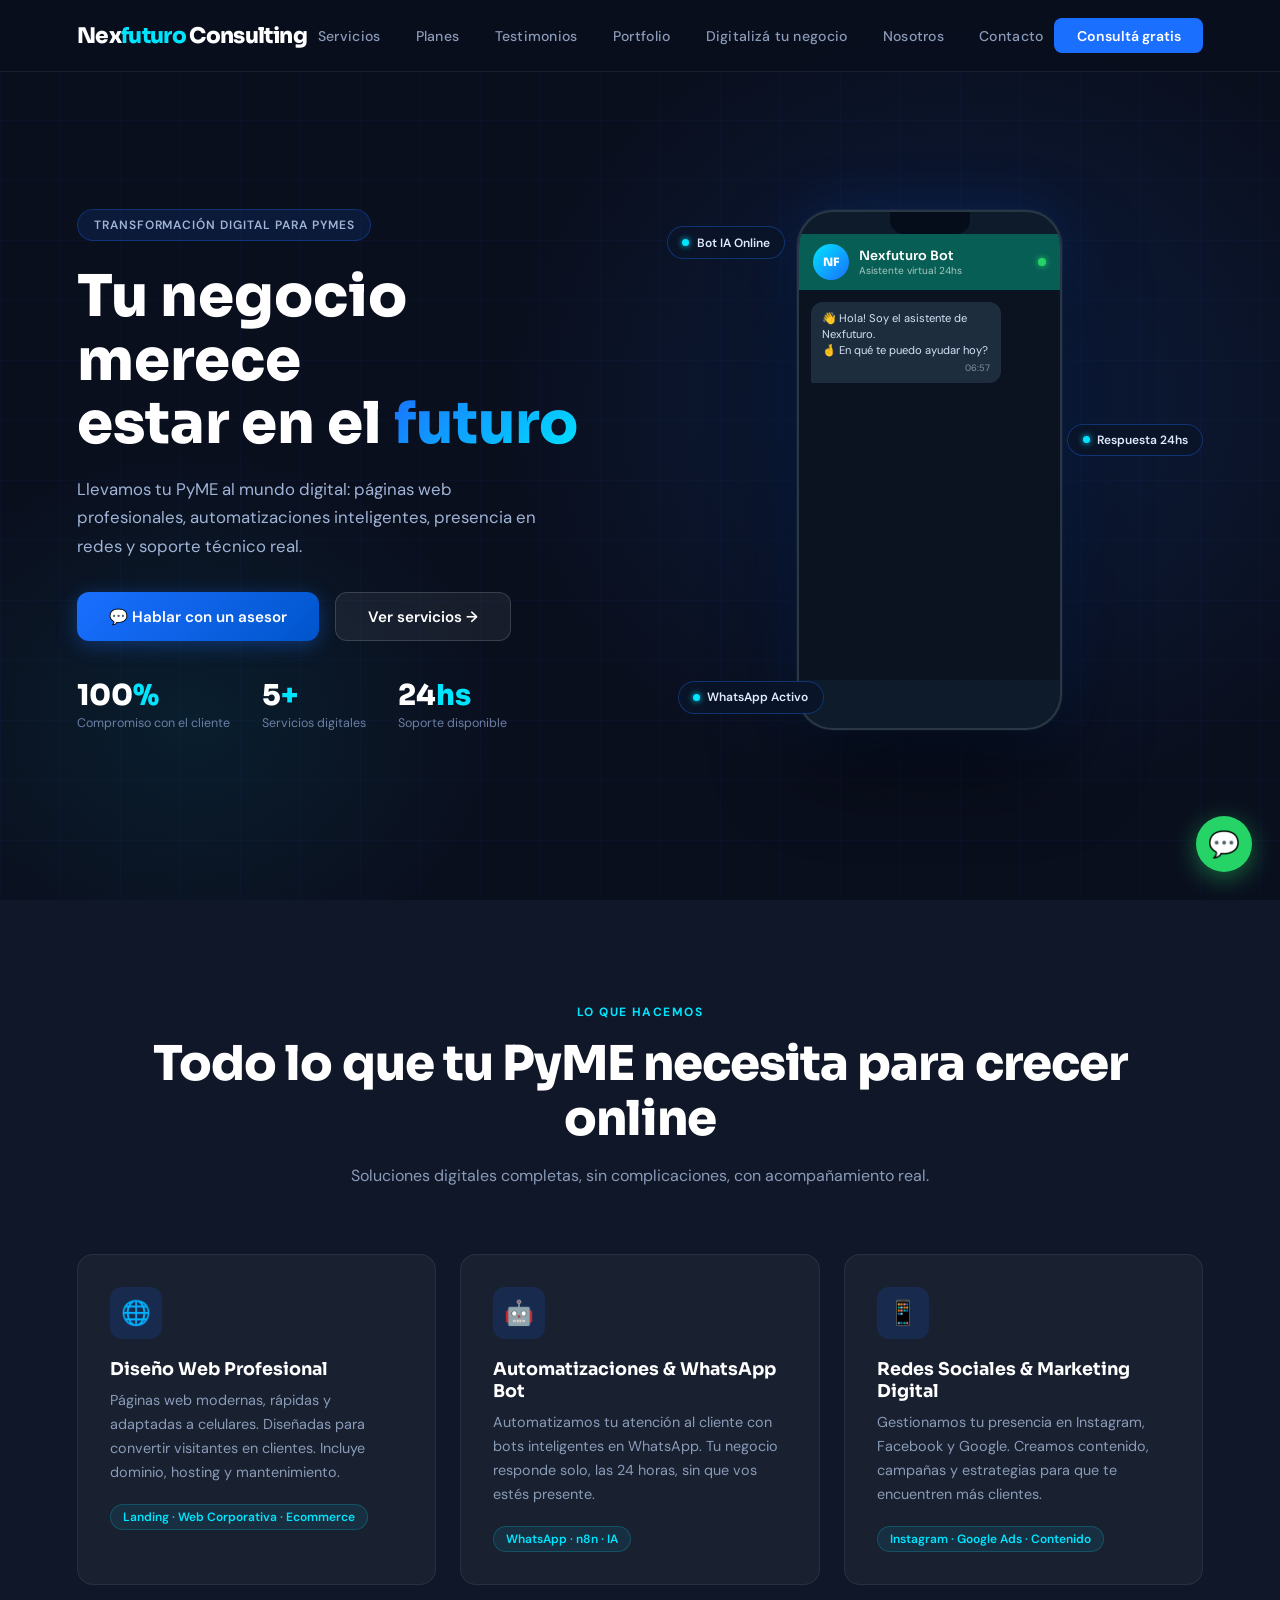
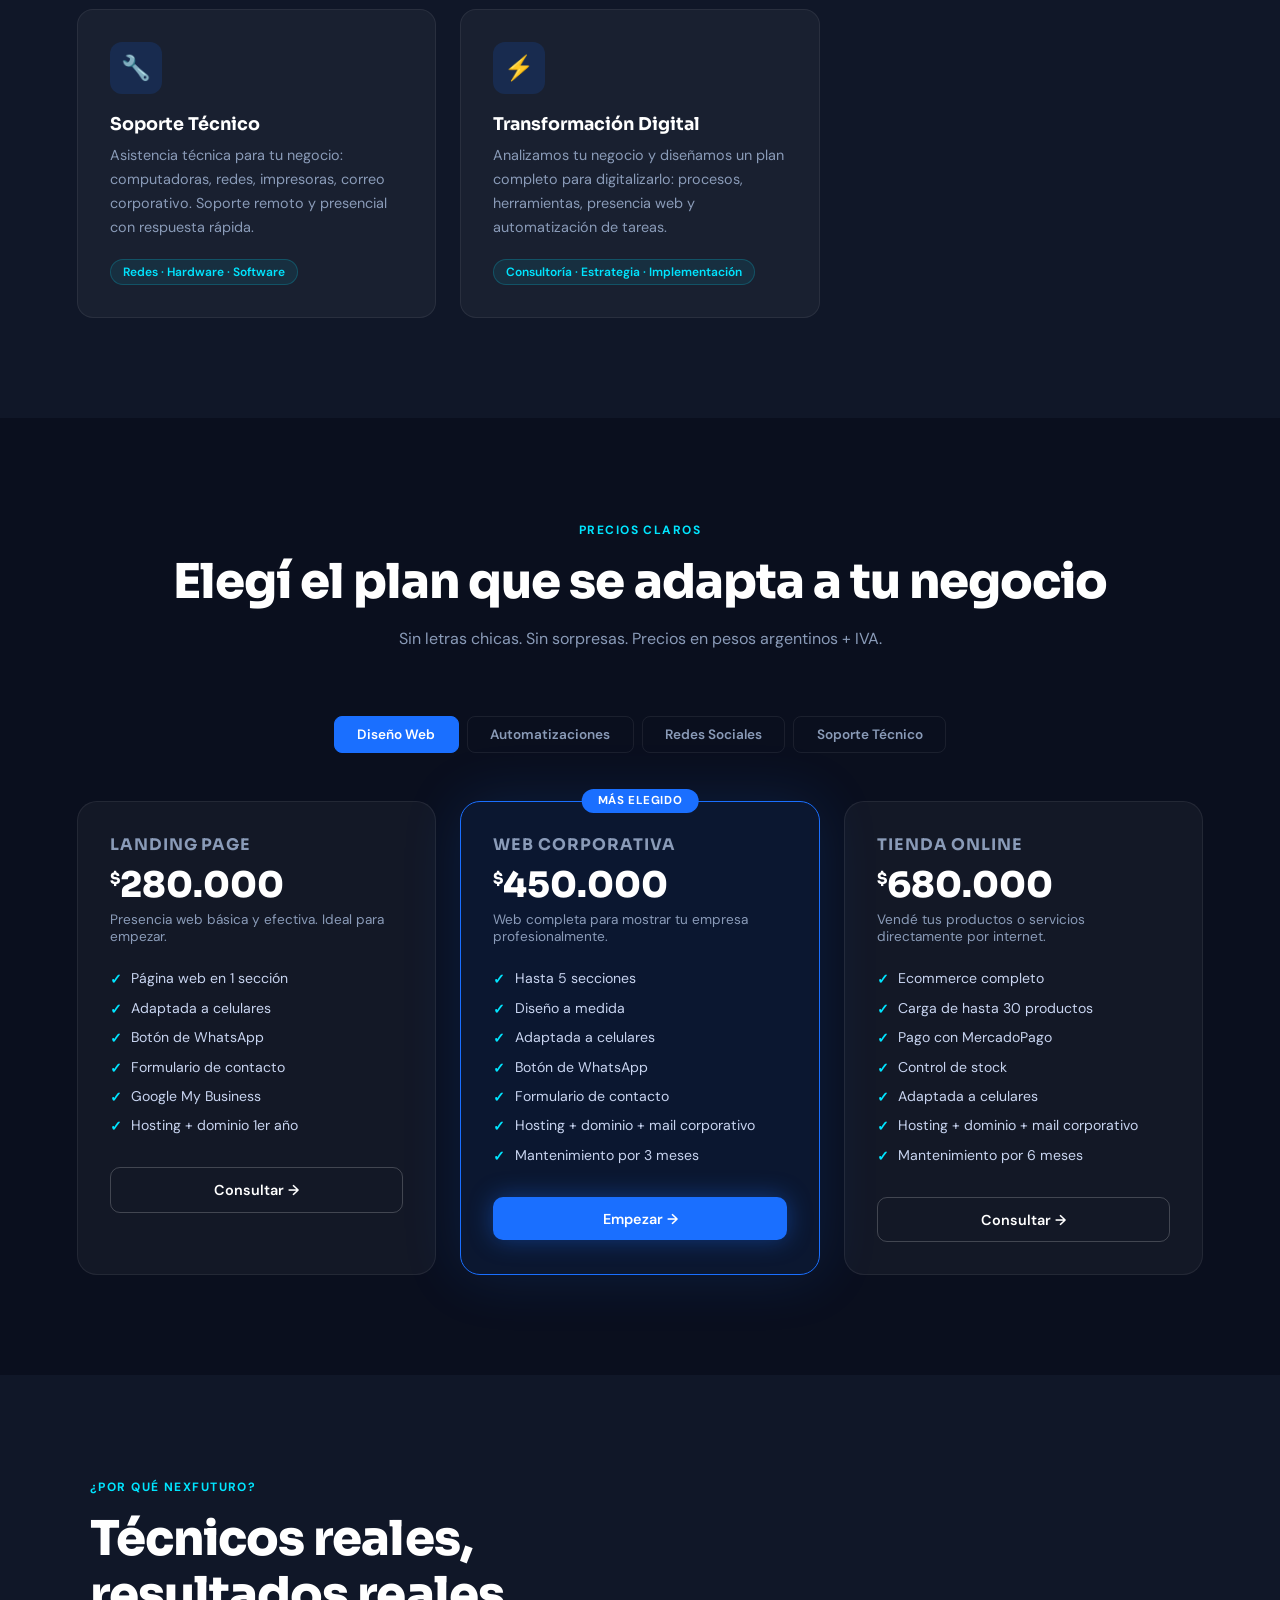
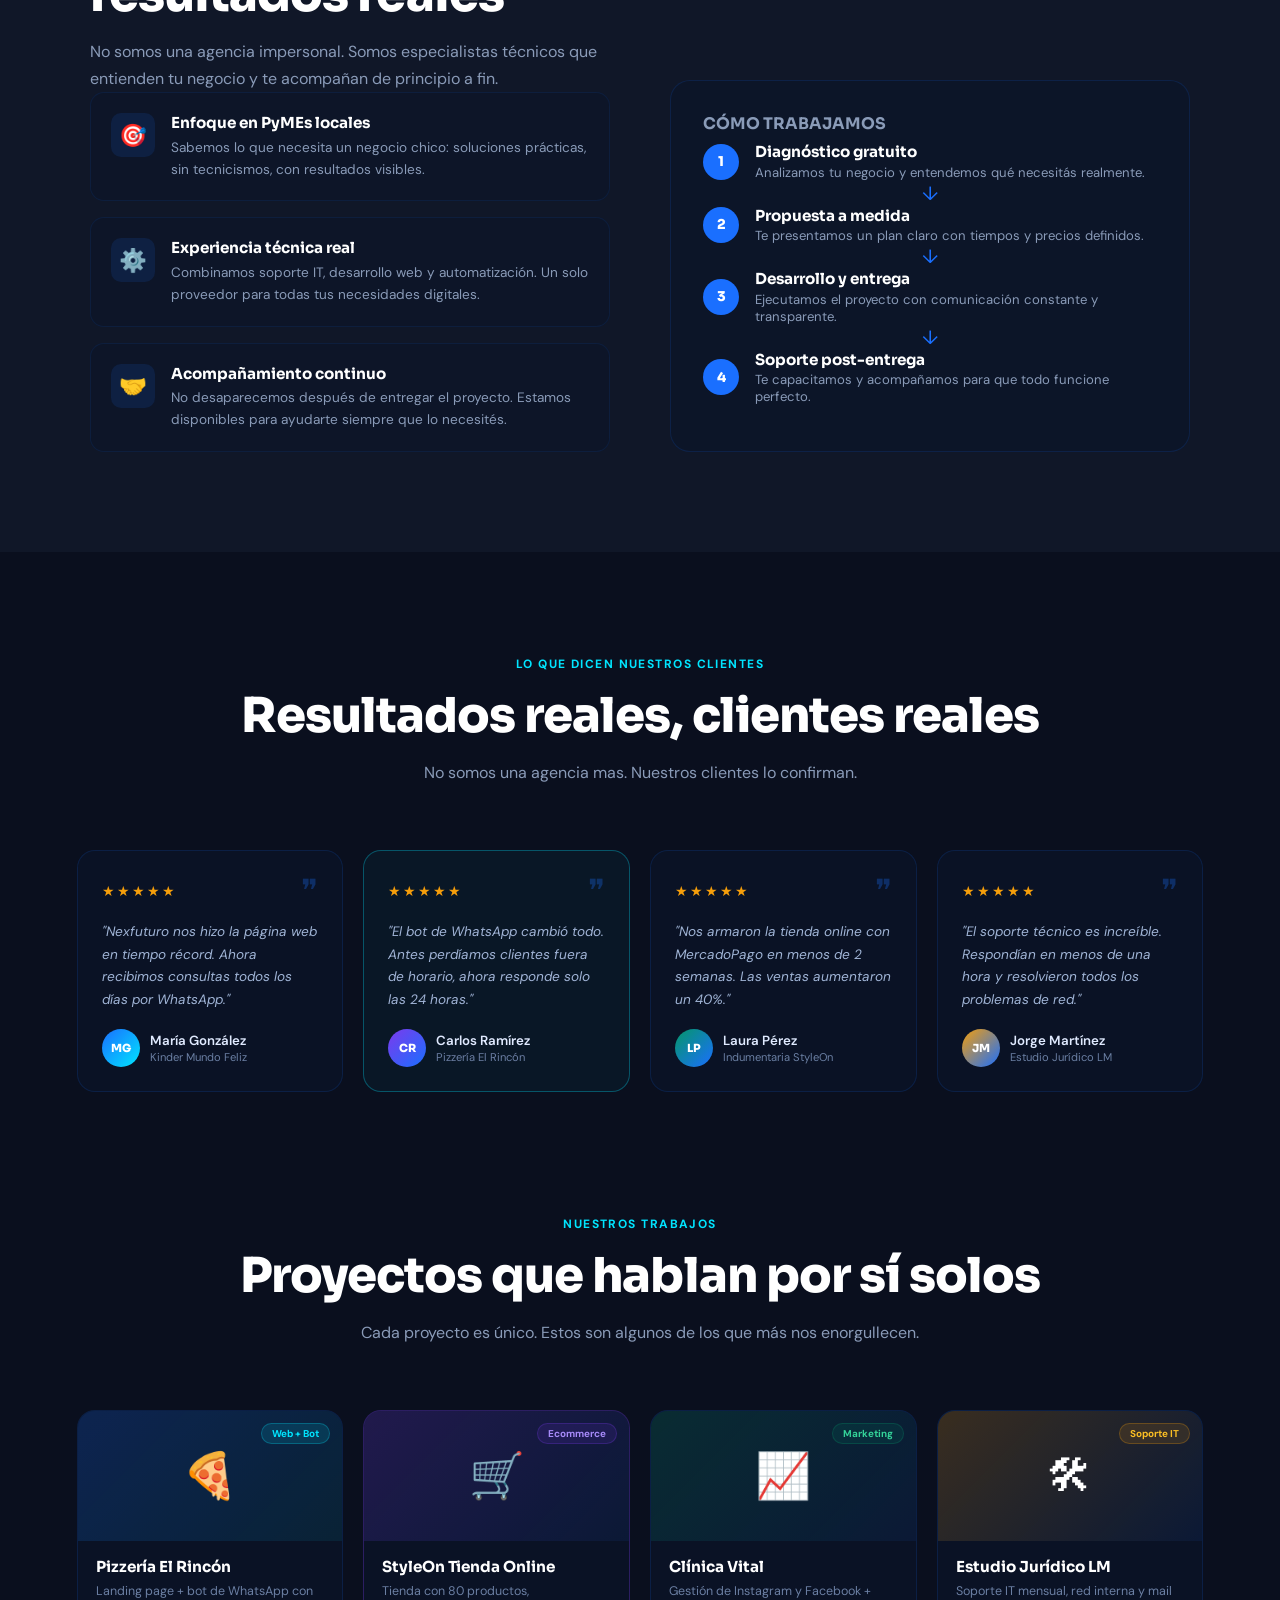
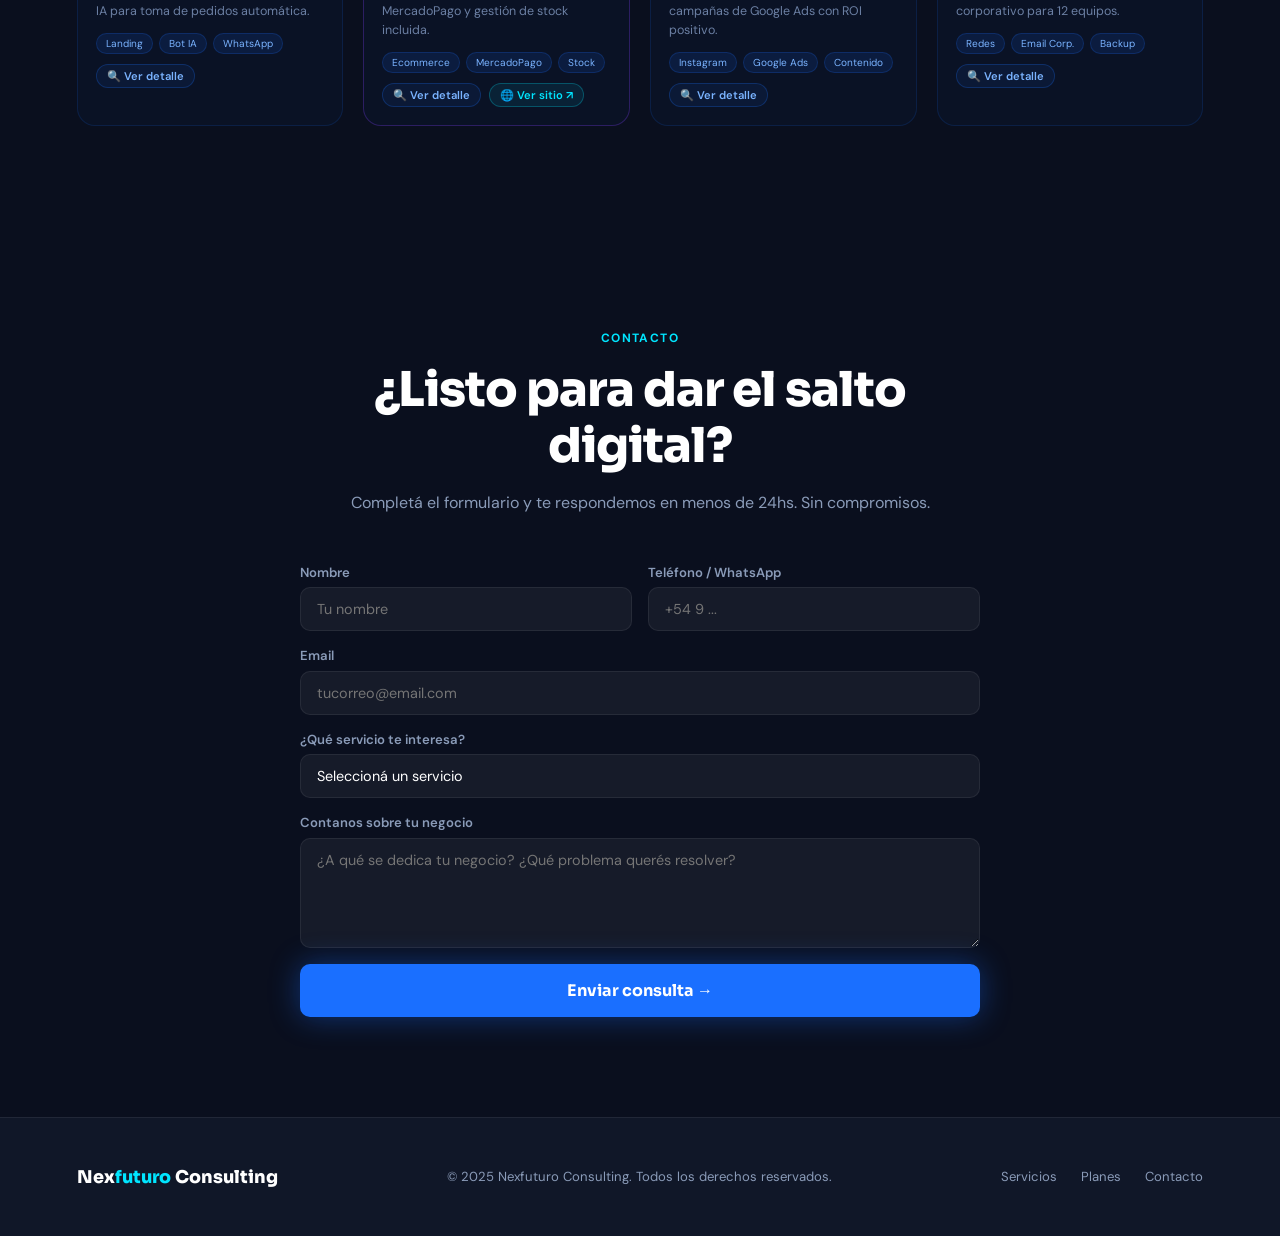
==== index.html @ e5104e77 "Primer commit - Nexfuturo consulting" ====
﻿<!DOCTYPE html>
<html lang="es">
<head>
  <meta charset="UTF-8">
  <meta name="viewport" content="width=device-width, initial-scale=1.0">
  <title>Nexfuturo Consulting – Transformación Digital para PyMEs</title>

  <!-- Google Fonts -->
  <link href="https://fonts.googleapis.com/css2?family=Sora:wght@300;400;600;700;800&family=DM+Sans:wght@300;400;500&display=swap" rel="stylesheet">

  <!-- CSS separados por sección -->
  <link rel="stylesheet" href="css/styles.css">
  <link rel="stylesheet" href="css/navbar.css">
  <link rel="stylesheet" href="css/hero.css">
  <link rel="stylesheet" href="css/servicios.css">
  <link rel="stylesheet" href="css/planes.css">
  <link rel="stylesheet" href="css/nosotros-contacto.css">
  <link rel="stylesheet" href="css/responsive.css">
</head>
<body>

  <!-- ══════════════════════════════════
       NAVEGACIÓN
  ══════════════════════════════════ -->
  <nav>
    <a href="#inicio" class="logo">Nex<span>futuro</span> Consulting</a>
    <ul class="nav-links">
      <li><a href="#servicios">Servicios</a></li>
      <li><a href="#planes">Planes</a></li>
      <li><a href="#testimonios">Testimonios</a></li><li><a href="#portfolio">Portfolio</a></li><li><a href="sistemas.html">Digitaliz&#225; tu negocio</a></li><li><a href="#nosotros">Nosotros</a></li>
      <li><a href="#contacto">Contacto</a></li>
    </ul>
    <a href="#contacto" class="nav-cta">Consultá gratis</a>
  </nav>

  <!-- ══════════════════════════════════
       HERO / INICIO
  ══════════════════════════════════ -->
  <section class="hero" id="inicio">
    <div class="hero-bg"></div>
    <div class="hero-grid"></div>

    <!-- Columna izquierda: texto -->
    <div class="hero-content">
      <div class="hero-badge"> Transformación Digital para PyMEs</div>
      <h1>Tu negocio merece<br>estar en el <span class="hl">futuro</span></h1>
      <p>Llevamos tu PyME al mundo digital: páginas web profesionales, automatizaciones inteligentes, presencia en redes y soporte técnico real.</p>
      <div class="hero-buttons">
        <a href="#contacto" class="btn-primary">💬 Hablar con un asesor</a>
        <a href="#servicios" class="btn-secondary">Ver servicios →</a>
      </div>
      <div class="hero-stats">
        <div class="stat-item">
          <span class="stat-num">100<span>%</span></span>
          <span class="stat-label">Compromiso con el cliente</span>
        </div>
        <div class="stat-item">
          <span class="stat-num">5<span>+</span></span>
          <span class="stat-label">Servicios digitales</span>
        </div>
        <div class="stat-item">
          <span class="stat-num">24<span>hs</span></span>
          <span class="stat-label">Soporte disponible</span>
        </div>
      </div>
    </div>

    <!-- Columna derecha: animación 3D -->
        <div class="hero-visual">
      <div class="phone-mockup">
        <div class="phone-notch"></div>
        <div class="wa-header">
          <div class="wa-avatar">NF</div>
          <div class="wa-info"><h4>Nexfuturo Bot</h4><p>Asistente virtual 24hs</p></div>
          <div class="wa-online"></div>
        </div>
        <div class="chat" id="wa-chat"></div>
      </div>
      <div class="phone-glow"></div>
      <div class="hero-tag hero-tag-1"><span class="dot"></span> Bot IA Online</div>
      <div class="hero-tag hero-tag-2"><span class="dot"></span> Respuesta 24hs</div>
      <div class="hero-tag hero-tag-3"><span class="dot"></span> WhatsApp Activo</div>
    </div>

  </section>

  <!-- ══════════════════════════════════
       SERVICIOS
  ══════════════════════════════════ -->
  <section id="servicios">
    <div class="services-header">
      <span class="section-label">Lo que hacemos</span>
      <h2 class="section-title">Todo lo que tu PyME necesita para crecer online</h2>
      <p class="section-sub">Soluciones digitales completas, sin complicaciones, con acompañamiento real.</p>
    </div>
    <div class="services-grid">
      <div class="service-card">
        <div class="service-icon">🌐</div>
        <h3>Diseño Web Profesional</h3>
        <p>Páginas web modernas, rápidas y adaptadas a celulares. Diseñadas para convertir visitantes en clientes. Incluye dominio, hosting y mantenimiento.</p>
        <span class="service-tag">Landing · Web Corporativa · Ecommerce</span>
      </div>
      <div class="service-card">
        <div class="service-icon">🤖</div>
        <h3>Automatizaciones & WhatsApp Bot</h3>
        <p>Automatizamos tu atención al cliente con bots inteligentes en WhatsApp. Tu negocio responde solo, las 24 horas, sin que vos estés presente.</p>
        <span class="service-tag">WhatsApp · n8n · IA</span>
      </div>
      <div class="service-card">
        <div class="service-icon">📱</div>
        <h3>Redes Sociales & Marketing Digital</h3>
        <p>Gestionamos tu presencia en Instagram, Facebook y Google. Creamos contenido, campañas y estrategias para que te encuentren más clientes.</p>
        <span class="service-tag">Instagram · Google Ads · Contenido</span>
      </div>
      <div class="service-card">
        <div class="service-icon">🔧</div>
        <h3>Soporte Técnico</h3>
        <p>Asistencia técnica para tu negocio: computadoras, redes, impresoras, correo corporativo. Soporte remoto y presencial con respuesta rápida.</p>
        <span class="service-tag">Redes · Hardware · Software</span>
      </div>
      <div class="service-card">
        <div class="service-icon">⚡</div>
        <h3>Transformación Digital</h3>
        <p>Analizamos tu negocio y diseñamos un plan completo para digitalizarlo: procesos, herramientas, presencia web y automatización de tareas.</p>
        <span class="service-tag">Consultoría · Estrategia · Implementación</span>
      </div>
    </div>
  </section>

  <!-- ══════════════════════════════════
       PLANES Y PRECIOS
  ══════════════════════════════════ -->
  <section id="planes">
    <div class="plans-header">
      <span class="section-label">Precios claros</span>
      <h2 class="section-title">Elegí el plan que se adapta a tu negocio</h2>
      <p class="section-sub">Sin letras chicas. Sin sorpresas. Precios en pesos argentinos + IVA.</p>
    </div>

    <div class="plans-tabs">
      <button class="tab-btn active" onclick="showTab('web', this)">Diseño Web</button>
      <button class="tab-btn" onclick="showTab('auto', this)">Automatizaciones</button>
      <button class="tab-btn" onclick="showTab('redes', this)">Redes Sociales</button>
      <button class="tab-btn" onclick="showTab('soporte', this)">Soporte Técnico</button>
    </div>

    <!-- TAB: Diseño Web -->
    <div id="tab-web" class="plan-section active">
      <div class="plan-card">
        <div class="plan-name">Landing Page</div>
        <div class="plan-price"><sup>$</sup>280.000</div>
        <div class="plan-desc">Presencia web básica y efectiva. Ideal para empezar.</div>
        <ul class="plan-features">
          <li>Página web en 1 sección</li>
          <li>Adaptada a celulares</li>
          <li>Botón de WhatsApp</li>
          <li>Formulario de contacto</li>
          <li>Google My Business</li>
          <li>Hosting + dominio 1er año</li>
        </ul>
        <a href="#contacto" class="btn-plan btn-plan-outline">Consultar →</a>
      </div>
      <div class="plan-card featured">
        <div class="plan-badge">MÁS ELEGIDO</div>
        <div class="plan-name">Web Corporativa</div>
        <div class="plan-price"><sup>$</sup>450.000</div>
        <div class="plan-desc">Web completa para mostrar tu empresa profesionalmente.</div>
        <ul class="plan-features">
          <li>Hasta 5 secciones</li>
          <li>Diseño a medida</li>
          <li>Adaptada a celulares</li>
          <li>Botón de WhatsApp</li>
          <li>Formulario de contacto</li>
          <li>Hosting + dominio + mail corporativo</li>
          <li>Mantenimiento por 3 meses</li>
        </ul>
        <a href="#contacto" class="btn-plan btn-plan-solid">Empezar →</a>
      </div>
      <div class="plan-card">
        <div class="plan-name">Tienda Online</div>
        <div class="plan-price"><sup>$</sup>680.000</div>
        <div class="plan-desc">Vendé tus productos o servicios directamente por internet.</div>
        <ul class="plan-features">
          <li>Ecommerce completo</li>
          <li>Carga de hasta 30 productos</li>
          <li>Pago con MercadoPago</li>
          <li>Control de stock</li>
          <li>Adaptada a celulares</li>
          <li>Hosting + dominio + mail corporativo</li>
          <li>Mantenimiento por 6 meses</li>
        </ul>
        <a href="#contacto" class="btn-plan btn-plan-outline">Consultar →</a>
      </div>
    </div>

    <!-- TAB: Automatizaciones -->
    <div id="tab-auto" class="plan-section">
      <div class="plan-card">
        <div class="plan-name">Bot Básico</div>
        <div class="plan-price"><sup>$</sup>180.000</div>
        <div class="plan-desc">Respuestas automáticas para consultas frecuentes.</div>
        <ul class="plan-features">
          <li>Bot de WhatsApp</li>
          <li>Menú de opciones</li>
          <li>Respuestas automáticas</li>
          <li>Horario de atención</li>
          <li>Derivación a humano</li>
        </ul>
        <a href="#contacto" class="btn-plan btn-plan-outline">Consultar →</a>
      </div>
      <div class="plan-card featured">
        <div class="plan-badge">RECOMENDADO</div>
        <div class="plan-name">Bot con IA</div>
        <div class="plan-price"><sup>$</sup>350.000</div>
        <div class="plan-desc">Atención inteligente que entiende y responde como una persona.</div>
        <ul class="plan-features">
          <li>Bot con inteligencia artificial</li>
          <li>Entiende preguntas libres</li>
          <li>Conoce tu catálogo de productos</li>
          <li>Toma pedidos automáticamente</li>
          <li>Integración con tu sistema</li>
          <li>Panel de reportes</li>
        </ul>
        <a href="#contacto" class="btn-plan btn-plan-solid">Empezar →</a>
      </div>
      <div class="plan-card">
        <div class="plan-name">Automatización Full</div>
        <div class="plan-price"><sup>$</sup>520.000</div>
        <div class="plan-desc">Automatizamos todos los procesos repetitivos de tu negocio.</div>
        <ul class="plan-features">
          <li>Bot con IA incluido</li>
          <li>Automatización de emails</li>
          <li>Integración con hojas de cálculo</li>
          <li>Notificaciones automáticas</li>
          <li>Reportes semanales</li>
          <li>Soporte prioritario</li>
        </ul>
        <a href="#contacto" class="btn-plan btn-plan-outline">Consultar →</a>
      </div>
    </div>

    <!-- TAB: Redes Sociales -->
    <div id="tab-redes" class="plan-section">
      <div class="plan-card">
        <div class="plan-name">Inicio Online</div>
        <div class="plan-price"><sup>$</sup>120.000<span style="font-size:1rem">/mes</span></div>
        <div class="plan-desc">Para quienes recién empiezan a tener presencia en redes.</div>
        <ul class="plan-features">
          <li>8 publicaciones al mes</li>
          <li>1 red social (Instagram o Facebook)</li>
          <li>Diseño de contenido</li>
          <li>Respuesta de mensajes</li>
          <li>Informe mensual</li>
        </ul>
        <a href="#contacto" class="btn-plan btn-plan-outline">Consultar →</a>
      </div>
      <div class="plan-card featured">
        <div class="plan-badge">MÁS POPULAR</div>
        <div class="plan-name">Presencia Activa</div>
        <div class="plan-price"><sup>$</sup>220.000<span style="font-size:1rem">/mes</span></div>
        <div class="plan-desc">Gestión profesional y constante de tus redes.</div>
        <ul class="plan-features">
          <li>16 publicaciones al mes</li>
          <li>Instagram + Facebook</li>
          <li>Stories semanales</li>
          <li>Diseño de contenido</li>
          <li>Gestión de comentarios</li>
          <li>Informe mensual</li>
        </ul>
        <a href="#contacto" class="btn-plan btn-plan-solid">Empezar →</a>
      </div>
      <div class="plan-card">
        <div class="plan-name">Full Digital</div>
        <div class="plan-price"><sup>$</sup>380.000<span style="font-size:1rem">/mes</span></div>
        <div class="plan-desc">Gestión completa + publicidad paga para crecer más rápido.</div>
        <ul class="plan-features">
          <li>20+ publicaciones al mes</li>
          <li>Instagram + Facebook + Google</li>
          <li>Campañas publicitarias</li>
          <li>Stories + Reels</li>
          <li>Gestión de comunidad</li>
          <li>Informe semanal</li>
        </ul>
        <a href="#contacto" class="btn-plan btn-plan-outline">Consultar →</a>
      </div>
    </div>

    <!-- TAB: Soporte Técnico -->
    <div id="tab-soporte" class="plan-section">
      <div class="plan-card">
        <div class="plan-name">Soporte Puntual</div>
        <div class="plan-price"><sup>$</sup>35.000<span style="font-size:1rem">/hora</span></div>
        <div class="plan-desc">Para resolver problemas específicos cuando los necesitás.</div>
        <ul class="plan-features">
          <li>Asistencia remota</li>
          <li>PC, impresoras, redes</li>
          <li>Sin contrato mensual</li>
          <li>Respuesta en el día</li>
        </ul>
        <a href="#contacto" class="btn-plan btn-plan-outline">Consultar →</a>
      </div>
      <div class="plan-card featured">
        <div class="plan-badge">RECOMENDADO</div>
        <div class="plan-name">Soporte Mensual</div>
        <div class="plan-price"><sup>$</sup>180.000<span style="font-size:1rem">/mes</span></div>
        <div class="plan-desc">Tranquilidad total con soporte técnico incluido todo el mes.</div>
        <ul class="plan-features">
          <li>Hasta 6 hs de soporte/mes</li>
          <li>Remoto + presencial</li>
          <li>PC, redes, impresoras</li>
          <li>Email corporativo</li>
          <li>Prioridad de respuesta</li>
          <li>Mantenimiento preventivo</li>
        </ul>
        <a href="#contacto" class="btn-plan btn-plan-solid">Empezar →</a>
      </div>
      <div class="plan-card">
        <div class="plan-name">Soporte Empresarial</div>
        <div class="plan-price"><sup>$</sup>320.000<span style="font-size:1rem">/mes</span></div>
        <div class="plan-desc">Ideal para empresas con varios equipos y necesidades constantes.</div>
        <ul class="plan-features">
          <li>Horas ilimitadas de soporte</li>
          <li>Remoto + presencial</li>
          <li>Gestión de servidores</li>
          <li>Backup de datos</li>
          <li>Seguridad informática básica</li>
          <li>SLA 4 horas de respuesta</li>
        </ul>
        <a href="#contacto" class="btn-plan btn-plan-outline">Consultar →</a>
      </div>
    </div>
  </section>

  <!-- ══════════════════════════════════
       NOSOTROS / POR QUÉ ELEGIRNOS
  ══════════════════════════════════ -->
  <section id="nosotros">
    <div class="why-grid">
      <div>
        <span class="section-label">¿Por qué Nexfuturo?</span>
        <h2 class="section-title">Técnicos reales, resultados reales</h2>
        <p class="section-sub">No somos una agencia impersonal. Somos especialistas técnicos que entienden tu negocio y te acompañan de principio a fin.</p>
        <div class="why-items">
          <div class="why-item">
            <div class="why-icon">🎯</div>
            <div>
              <h4>Enfoque en PyMEs locales</h4>
              <p>Sabemos lo que necesita un negocio chico: soluciones prácticas, sin tecnicismos, con resultados visibles.</p>
            </div>
          </div>
          <div class="why-item">
            <div class="why-icon">⚙️</div>
            <div>
              <h4>Experiencia técnica real</h4>
              <p>Combinamos soporte IT, desarrollo web y automatización. Un solo proveedor para todas tus necesidades digitales.</p>
            </div>
          </div>
          <div class="why-item">
            <div class="why-icon">🤝</div>
            <div>
              <h4>Acompañamiento continuo</h4>
              <p>No desaparecemos después de entregar el proyecto. Estamos disponibles para ayudarte siempre que lo necesités.</p>
            </div>
          </div>
        </div>
      </div>
      <div class="why-visual">
        <h3 style="font-family:'Sora',sans-serif;font-size:1rem;font-weight:700;color:var(--gray);margin-bottom:0.5rem;">CÓMO TRABAJAMOS</h3>
        <div class="step">
          <div class="step-num">1</div>
          <div class="step-text">
            <h5>Diagnóstico gratuito</h5>
            <p>Analizamos tu negocio y entendemos qué necesitás realmente.</p>
          </div>
        </div>
        <div class="step-arrow">↓</div>
        <div class="step">
          <div class="step-num">2</div>
          <div class="step-text">
            <h5>Propuesta a medida</h5>
            <p>Te presentamos un plan claro con tiempos y precios definidos.</p>
          </div>
        </div>
        <div class="step-arrow">↓</div>
        <div class="step">
          <div class="step-num">3</div>
          <div class="step-text">
            <h5>Desarrollo y entrega</h5>
            <p>Ejecutamos el proyecto con comunicación constante y transparente.</p>
          </div>
        </div>
        <div class="step-arrow">↓</div>
        <div class="step">
          <div class="step-num">4</div>
          <div class="step-text">
            <h5>Soporte post-entrega</h5>
            <p>Te capacitamos y acompañamos para que todo funcione perfecto.</p>
          </div>
        </div>
      </div>
    </div>
  </section>

  <!-- ══════════════════════════════════
       CONTACTO
  ══════════════════════════════════ -->
  

  <!-- ══════════════════════════════════
       FOOTER
  ══════════════════════════════════ -->
  
  <!-- TESTIMONIOS -->
  <section id="testimonios" class="sec-testimonios">
    <div class="services-header">
      <span class="section-label">Lo que dicen nuestros clientes</span>
      <h2 class="section-title">Resultados reales, clientes reales</h2>
      <p class="section-sub">No somos una agencia mas. Nuestros clientes lo confirman.</p>
    </div>
    <div class="testimonios-grid">
      <div class="tcard">
        <div class="tcard-top"><div class="tstars">&#9733;&#9733;&#9733;&#9733;&#9733;</div><div class="tquote">&#10078;</div></div>
        <p>"Nexfuturo nos hizo la p&#225;gina web en tiempo r&#233;cord. Ahora recibimos consultas todos los d&#237;as por WhatsApp."</p>
        <div class="tauthor"><div class="tavatar" style="background:linear-gradient(135deg,#1a6fff,#00e5ff)">MG</div><div><div class="tname">Mar&#237;a Gonz&#225;lez</div><div class="tbiz">Kinder Mundo Feliz</div></div></div>
      </div>
      <div class="tcard featured-t">
        <div class="tcard-top"><div class="tstars">&#9733;&#9733;&#9733;&#9733;&#9733;</div><div class="tquote">&#10078;</div></div>
        <p>"El bot de WhatsApp cambi&#243; todo. Antes perd&#237;amos clientes fuera de horario, ahora responde solo las 24 horas."</p>
        <div class="tauthor"><div class="tavatar" style="background:linear-gradient(135deg,#7c3aed,#1a6fff)">CR</div><div><div class="tname">Carlos Ram&#237;rez</div><div class="tbiz">Pizzer&#237;a El Rinc&#243;n</div></div></div>
      </div>
      <div class="tcard">
        <div class="tcard-top"><div class="tstars">&#9733;&#9733;&#9733;&#9733;&#9733;</div><div class="tquote">&#10078;</div></div>
        <p>"Nos armaron la tienda online con MercadoPago en menos de 2 semanas. Las ventas aumentaron un 40%."</p>
        <div class="tauthor"><div class="tavatar" style="background:linear-gradient(135deg,#059669,#1a6fff)">LP</div><div><div class="tname">Laura P&#233;rez</div><div class="tbiz">Indumentaria StyleOn</div></div></div>
      </div>
      <div class="tcard">
        <div class="tcard-top"><div class="tstars">&#9733;&#9733;&#9733;&#9733;&#9733;</div><div class="tquote">&#10078;</div></div>
        <p>"El soporte t&#233;cnico es incre&#237;ble. Respond&#237;an en menos de una hora y resolvieron todos los problemas de red."</p>
        <div class="tauthor"><div class="tavatar" style="background:linear-gradient(135deg,#f59e0b,#1a6fff)">JM</div><div><div class="tname">Jorge Mart&#237;nez</div><div class="tbiz">Estudio Jur&#237;dico LM</div></div></div>
      </div>
    </div>
  </section>

  <!-- PORTFOLIO -->
  <section id="portfolio" class="sec-portfolio">
    <div class="services-header">
      <span class="section-label">Nuestros trabajos</span>
      <h2 class="section-title">Proyectos que hablan por s&#237; solos</h2>
      <p class="section-sub">Cada proyecto es &#250;nico. Estos son algunos de los que m&#225;s nos enorgullecen.</p>
    </div>
        <div class="portfolio-grid">
      <div class="pcard" onclick="openModal('Pizzer&#237;a El Rinc&#243;n','Web + Bot','&#127829;','Landing page profesional + bot de WhatsApp con IA para toma de pedidos autom&#225;tica las 24hs.','340 consultas/mes','98%','2 semanas','Landing,Bot IA,WhatsApp,n8n')">
        <div class="pimg" style="background:linear-gradient(135deg,rgba(26,111,255,0.2),rgba(0,229,255,0.08))">
          <span class="picon">&#127829;</span>
          <div class="pbadge" style="background:rgba(0,229,255,0.12);color:#00e5ff;border:1px solid rgba(0,229,255,0.25)">Web + Bot</div>
        </div>
        <div class="pbody">
          <div class="ptitle">Pizzer&#237;a El Rinc&#243;n</div>
          <div class="pdesc">Landing page + bot de WhatsApp con IA para toma de pedidos autom&#225;tica.</div>
          <div class="ptags"><span class="ptag">Landing</span><span class="ptag">Bot IA</span><span class="ptag">WhatsApp</span></div>
          <div class="pactions">
            <span class="paction-modal">&#128269; Ver detalle</span>
          </div>
        </div>
      </div>
      <div class="pcard pcard-featured" onclick="openModal('StyleOn Tienda Online','Ecommerce','&#128722;','Tienda completa con 80 productos, MercadoPago integrado y gesti&#243;n de stock. Las ventas online crecieron un 40% en el primer mes.','Ventas +40%','80 productos','2 semanas','Ecommerce,MercadoPago,Stock,WooCommerce')">
        <div class="pimg" style="background:linear-gradient(135deg,rgba(124,58,237,0.2),rgba(26,111,255,0.08))">
          <span class="picon">&#128722;</span>
          <div class="pbadge" style="background:rgba(124,58,237,0.12);color:#a78bfa;border:1px solid rgba(124,58,237,0.25)">Ecommerce</div>
        </div>
        <div class="pbody">
          <div class="ptitle">StyleOn Tienda Online</div>
          <div class="pdesc">Tienda con 80 productos, MercadoPago y gesti&#243;n de stock incluida.</div>
          <div class="ptags"><span class="ptag">Ecommerce</span><span class="ptag">MercadoPago</span><span class="ptag">Stock</span></div>
          <div class="pactions">
            <span class="paction-modal">&#128269; Ver detalle</span>
            <a class="paction-link" href="https://www.nexfuturo.com.ar" target="_blank" onclick="event.stopPropagation()">&#127760; Ver sitio &#8599;</a>
          </div>
        </div>
      </div>
      <div class="pcard" onclick="openModal('Cl&#237;nica Vital','Marketing Digital','&#128200;','Gesti&#243;n completa de Instagram y Facebook + campa&#241;as de Google Ads. ROI positivo desde el segundo mes con alcance de +12.000 personas mensuales.','Alcance +12k','ROI 3x','En curso','Instagram,Facebook,Google Ads,Contenido')">
        <div class="pimg" style="background:linear-gradient(135deg,rgba(5,150,105,0.2),rgba(26,111,255,0.08))">
          <span class="picon">&#128200;</span>
          <div class="pbadge" style="background:rgba(5,150,105,0.12);color:#34d399;border:1px solid rgba(5,150,105,0.25)">Marketing</div>
        </div>
        <div class="pbody">
          <div class="ptitle">Cl&#237;nica Vital</div>
          <div class="pdesc">Gesti&#243;n de Instagram y Facebook + campa&#241;as de Google Ads con ROI positivo.</div>
          <div class="ptags"><span class="ptag">Instagram</span><span class="ptag">Google Ads</span><span class="ptag">Contenido</span></div>
          <div class="pactions">
            <span class="paction-modal">&#128269; Ver detalle</span>
          </div>
        </div>
      </div>
      <div class="pcard" onclick="openModal('Estudio Jur&#237;dico LM','Soporte IT','&#128736;','Soporte IT mensual completo: red interna, mail corporativo y backup autom&#225;tico para 12 equipos. Tiempo de respuesta promedio menor a 1 hora.','Respuesta &lt;1hs','12 equipos','Mensual','Redes,Email Corp.,Backup,Windows Server')">
        <div class="pimg" style="background:linear-gradient(135deg,rgba(245,158,11,0.2),rgba(26,111,255,0.08))">
          <span class="picon">&#128736;</span>
          <div class="pbadge" style="background:rgba(245,158,11,0.12);color:#fbbf24;border:1px solid rgba(245,158,11,0.25)">Soporte IT</div>
        </div>
        <div class="pbody">
          <div class="ptitle">Estudio Jur&#237;dico LM</div>
          <div class="pdesc">Soporte IT mensual, red interna y mail corporativo para 12 equipos.</div>
          <div class="ptags"><span class="ptag">Redes</span><span class="ptag">Email Corp.</span><span class="ptag">Backup</span></div>
          <div class="pactions">
            <span class="paction-modal">&#128269; Ver detalle</span>
          </div>
        </div>
      </div>
    </div>
  </section>

  <section id="contacto">
    <div class="contact-wrapper">
      <span class="section-label">Contacto</span>
      <h2 class="section-title">¿Listo para dar el salto digital?</h2>
      <p class="section-sub">Completá el formulario y te respondemos en menos de 24hs. Sin compromisos.</p>
      <div class="contact-form">
        <div class="form-group">
          <label>Nombre</label>
          <input type="text" placeholder="Tu nombre">
        </div>
        <div class="form-group">
          <label>Teléfono / WhatsApp</label>
          <input type="tel" placeholder="+54 9 ...">
        </div>
        <div class="form-group full">
          <label>Email</label>
          <input type="email" placeholder="tucorreo@email.com">
        </div>
        <div class="form-group full">
          <label>¿Qué servicio te interesa?</label>
          <select>
            <option value="">Seleccioná un servicio</option>
            <option>Diseño Web</option>
            <option>Automatizaciones / WhatsApp Bot</option>
            <option>Redes Sociales & Marketing Digital</option>
            <option>Soporte Técnico</option>
            <option>Transformación Digital completa</option>
            <option>No sé, quiero asesoramiento</option>
          </select>
        </div>
        <div class="form-group full">
          <label>Contanos sobre tu negocio</label>
          <textarea placeholder="¿A qué se dedica tu negocio? ¿Qué problema querés resolver?"></textarea>
        </div>
        <button class="btn-submit">Enviar consulta →</button>
      </div>
    </div>
  </section>

    <!-- Modal Portfolio -->
  <div class="modal-overlay" id="pModal" onclick="closeModal(event)">
    <div class="modal-box">
      <button class="modal-close" onclick="document.getElementById('pModal').classList.remove('show')">&#x2715;</button>
      <div class="modal-icon" id="pm-icon"></div>
      <div class="modal-cat" id="pm-cat"></div>
      <h3 class="modal-title" id="pm-title"></h3>
      <p class="modal-desc" id="pm-desc"></p>
      <div class="modal-stats">
        <div class="mstat"><div class="mstat-val" id="pm-s1"></div><div class="mstat-lbl">Resultado</div></div>
        <div class="mstat"><div class="mstat-val" id="pm-s2"></div><div class="mstat-lbl">Alcance</div></div>
        <div class="mstat"><div class="mstat-val" id="pm-s3"></div><div class="mstat-lbl">Entrega</div></div>
      </div>
      <div class="modal-tags" id="pm-tags"></div>
      <a href="#contacto" class="modal-cta" onclick="document.getElementById('pModal').classList.remove('show')">&#128172; Quiero un proyecto as&#237;</a>
    </div>
  </div>
  <footer>
    <div class="footer-logo">Nex<span>futuro</span> Consulting</div>
    <div class="footer-copy">© 2025 Nexfuturo Consulting. Todos los derechos reservados.</div>
    <div class="footer-links">
      <a href="#servicios">Servicios</a>
      <a href="#planes">Planes</a>
      <a href="#contacto">Contacto</a>
    </div>
  </footer>

  <!-- IMPORTANTE: Reemplazá 5491100000000 con tu número real -->
  <a class="wa-float" href="https://wa.me/5491100000000" target="_blank" title="Escribinos por WhatsApp">💬</a>

  <!-- ══════════════════════════════════
       JAVASCRIPT
  ══════════════════════════════════ -->
  <script src="js/tabs.js"></script>
  <script src="js/formulario.js"></script>
  <script src="js/animaciones.js"></script>
  <script>
/* Three.js r128 inline + animacion hero */
(function(){
  var s=document.createElement('script');
  s.src='js/three.min.js';
  s.onload=initHero;
  s.onerror=function(){
    /* Si falla three.min.js local, intentar CDN */
    var s2=document.createElement('script');
    s2.src='https://cdnjs.cloudflare.com/ajax/libs/three.js/r128/three.min.js';
    s2.onload=initHero;
    document.head.appendChild(s2);
  };
  document.head.appendChild(s);

  function initHero(){
    var el=document.getElementById('hero3d');
    if(!el||typeof THREE==='undefined') return;

    var W=el.offsetWidth||500, H=el.offsetHeight||500;
    var renderer=new THREE.WebGLRenderer({antialias:true});
    renderer.setSize(W,H);
    renderer.setClearColor(0x050d1a,1);
    el.appendChild(renderer.domElement);

    var scene=new THREE.Scene();
    var cam=new THREE.PerspectiveCamera(60,W/H,0.1,100);
    cam.position.z=6.5;

    /* Esfera de puntos */
    var N=1500, R=2.2, pos=[], colors=[];
    for(var i=0;i<N;i++){
      var phi=Math.acos(1-2*i/N);
      var theta=Math.PI*(1+Math.sqrt(5))*i;
      var r=R+(Math.random()-0.5)*0.2;
      pos.push(r*Math.sin(phi)*Math.cos(theta), r*Math.sin(phi)*Math.sin(theta), r*Math.cos(phi));
      var t=i/N;
      colors.push(0.1+t*0.1, 0.4+t*0.5, 1.0);
    }
    var g=new THREE.BufferGeometry();
    g.setAttribute('position',new THREE.Float32BufferAttribute(pos,3));
    g.setAttribute('color',new THREE.Float32BufferAttribute(colors,3));
    var sphere=new THREE.Points(g,new THREE.PointsMaterial({size:0.05,vertexColors:true,transparent:true,opacity:0.85}));
    scene.add(sphere);

    /* Nucleo */
    var core=new THREE.Mesh(
      new THREE.SphereGeometry(0.5,12,12),
      new THREE.MeshBasicMaterial({color:0x00e5ff,wireframe:true,transparent:true,opacity:0.3})
    );
    scene.add(core);

    /* Anillos */
    [[2.8,0.4,0,0,0.007,0x00e5ff],[3.2,0,0.6,0.3,-0.004,0x1a6fff],[3.6,0.8,0.2,0,0.003,0x3d8bff]].forEach(function(d){
      var m=new THREE.Mesh(new THREE.TorusGeometry(d[0],0.01,8,80),new THREE.MeshBasicMaterial({color:d[5],transparent:true,opacity:0.6}));
      m.rotation.set(d[1],d[2],d[3]); m.userData.s=d[4]; scene.add(m);
      (function(mesh){requestAnimationFrame(function spin(){mesh.rotation.z+=mesh.userData.s;requestAnimationFrame(spin);});})(m);
    });

    /* Estrellas */
    var sp=[];
    for(var i=0;i<300;i++) sp.push((Math.random()-0.5)*20,(Math.random()-0.5)*20,(Math.random()-0.5)*20);
    var sg=new THREE.BufferGeometry();
    sg.setAttribute('position',new THREE.Float32BufferAttribute(sp,3));
    scene.add(new THREE.Points(sg,new THREE.PointsMaterial({color:0xffffff,size:0.03,transparent:true,opacity:0.5})));

    /* Mouse */
    var mx=0,my=0,tx=0,ty=0;
    window.addEventListener('mousemove',function(e){mx=(e.clientX/innerWidth-0.5)*2;my=(e.clientY/innerHeight-0.5)*2;});

    /* Loop */
    (function loop(){
      requestAnimationFrame(loop);
      tx+=(mx-tx)*0.04; ty+=(my-ty)*0.04;
      sphere.rotation.y+=0.003+tx*0.003;
      sphere.rotation.x=ty*0.15;
      core.rotation.y+=0.01; core.rotation.x+=0.005;
      cam.position.x+=(tx*0.3-cam.position.x)*0.05;
      cam.position.y+=(-ty*0.25-cam.position.y)*0.05;
      cam.lookAt(0,0,0);
      renderer.render(scene,cam);
    })();

    window.addEventListener('resize',function(){
      var nW=el.offsetWidth||500, nH=el.offsetHeight||500;
      cam.aspect=nW/nH; cam.updateProjectionMatrix(); renderer.setSize(nW,nH);
    });
  }
})();
</script>



<script>
(function(){
  var m=[
    {t:"recv",s:"&#128075; Hola! Soy el asistente de Nexfuturo.<br>&#129310; En qu&#233; te puedo ayudar hoy?",d:900},
    {t:"sent",s:"Quiero una p&#225;gina web para mi negocio &#127760;",d:2100},
    {t:"typing",d:2900},
    {t:"recv",s:"&#128293; Tenemos 3 opciones:<br><br>&#49;&#65039;&#8419; <b>Landing Page</b> desde $280.000<br>&#50;&#65039;&#8419; <b>Web Corporativa</b> desde $450.000<br>&#51;&#65039;&#8419; <b>Tienda Online</b> desde $680.000<br><br>&#191;Cu&#225;l te interesa?",d:3700},
    {t:"sent",s:"La Web Corporativa! &#128188;",d:4900},
    {t:"typing",d:5600},
    {t:"recv",s:"&#10024; Perfecto! Incluye dise&#241;o a medida, dominio, hosting y 3 meses de soporte. Te contactamos en menos de 24hs!",d:6400},
    {t:"sent",s:"Excelente, gracias! &#128578;",d:7500},
    {t:"recv",s:"&#128640; Un placer! Bienvenido a Nexfuturo Consulting!",d:8500}
  ];
  function ts(){var n=new Date();return ("0"+n.getHours()).slice(-2)+":"+("0"+n.getMinutes()).slice(-2);}
  function run(){
    var c=document.getElementById("wa-chat");
    if(!c)return;
    c.innerHTML="";
    var ty=null;
    m.forEach(function(x){
      setTimeout(function(){
        if(x.t==="typing"){
          ty=document.createElement("div");
          ty.className="typing";
          ty.innerHTML="<span></span><span></span><span></span>";
          c.appendChild(ty);
          requestAnimationFrame(function(){ty.classList.add("show");});
          c.scrollTop=9999;return;
        }
        if(ty){ty.remove();ty=null;}
        var d=document.createElement("div");
        d.className="msg "+x.t;
        d.innerHTML=x.s+"<div class=\"time\">"+ts()+"</div>";
        c.appendChild(d);
        requestAnimationFrame(function(){requestAnimationFrame(function(){d.classList.add("show");});});
        c.scrollTop=9999;
      },x.d);
    });
    setTimeout(run,12000);
  }
  document.addEventListener("DOMContentLoaded",run);
})();
</script>
<script>
function openModal(title,cat,icon,desc,s1,s2,s3,tagsStr){
  document.getElementById("pm-title").innerHTML=title;
  document.getElementById("pm-cat").innerHTML=cat;
  document.getElementById("pm-icon").innerHTML=icon;
  document.getElementById("pm-desc").innerHTML=desc;
  document.getElementById("pm-s1").innerHTML=s1;
  document.getElementById("pm-s2").innerHTML=s2;
  document.getElementById("pm-s3").innerHTML=s3;
  var tags=tagsStr.split(",");
  document.getElementById("pm-tags").innerHTML=tags.map(function(t){return "<span class=\"ptag\">"+t.trim()+"</span>";}).join("");
  document.getElementById("pModal").classList.add("show");
}
function closeModal(e){
  if(e.target===document.getElementById("pModal")){
    document.getElementById("pModal").classList.remove("show");
  }
}
</script>
</body>
</html>
---- css/styles.css ----
/* ============================================
   NEXFUTURO CONSULTING — Estilos Principales
   styles.css
   ============================================ */

/* ── VARIABLES GLOBALES ── */
:root {
  --navy:       #0a0f1e;
  --navy2:      #101728;
  --blue:       #1a6fff;
  --blue-light: #3d8bff;
  --accent:     #00e5ff;
  --white:      #ffffff;
  --gray:       #8a9bb8;
  --light-bg:   #f4f7ff;
  --border:     rgba(255, 255, 255, 0.07);
}

/* ── RESET Y BASE ── */
* {
  margin: 0;
  padding: 0;
  box-sizing: border-box;
}

html {
  scroll-behavior: smooth;
}

body {
  font-family: 'DM Sans', sans-serif;
  background: var(--navy);
  color: var(--white);
  overflow-x: hidden;
}

/* ── TIPOGRAFÍA GENERAL ── */
.section-label {
  display: inline-block;
  font-size: 0.75rem;
  font-weight: 700;
  letter-spacing: 0.12em;
  text-transform: uppercase;
  color: var(--accent);
  margin-bottom: 1rem;
}

.section-title {
  font-family: 'Sora', sans-serif;
  font-size: clamp(2rem, 4vw, 3rem);
  font-weight: 800;
  line-height: 1.15;
  letter-spacing: -0.02em;
  max-width: 600px;
}

.section-sub {
  color: var(--gray);
  font-size: 1rem;
  line-height: 1.7;
  margin-top: 1rem;
  max-width: 520px;
}

/* ── SECCIONES ── */
section {
  padding: 100px 6%;
}

/* ── BOTONES GENERALES ── */
.btn-primary {
  background: var(--blue);
  color: #fff;
  padding: 0.85rem 2rem;
  border-radius: 10px;
  font-size: 0.95rem;
  font-weight: 600;
  text-decoration: none;
  display: flex;
  align-items: center;
  gap: 0.5rem;
  transition: transform 0.2s, background 0.2s;
  box-shadow: 0 0 30px rgba(26, 111, 255, 0.4);
}
.btn-primary:hover {
  background: var(--blue-light);
  transform: translateY(-2px);
}

.btn-secondary {
  border: 1px solid rgba(255, 255, 255, 0.2);
  color: var(--white);
  padding: 0.85rem 2rem;
  border-radius: 10px;
  font-size: 0.95rem;
  font-weight: 600;
  text-decoration: none;
  transition: border-color 0.2s, transform 0.2s;
}
.btn-secondary:hover {
  border-color: var(--accent);
  transform: translateY(-2px);
}

/* ── ANIMACIONES ── */
@keyframes fadeUp {
  from { opacity: 0; transform: translateY(24px); }
  to   { opacity: 1; transform: translateY(0); }
}
---- css/navbar.css ----
/* ============================================
   NEXFUTURO CONSULTING — Navegación
   navbar.css
   ============================================ */

nav {
  position: fixed;
  top: 0; left: 0; right: 0;
  z-index: 100;
  display: flex;
  align-items: center;
  justify-content: space-between;
  padding: 0 6%;
  height: 72px;
  background: rgba(10, 15, 30, 0.85);
  backdrop-filter: blur(16px);
  border-bottom: 1px solid var(--border);
}

.logo {
  font-family: 'Sora', sans-serif;
  font-size: 1.35rem;
  font-weight: 800;
  letter-spacing: -0.03em;
  text-decoration: none;
  color: var(--white);
}
.logo span {
  color: var(--accent);
}

.nav-links {
  display: flex;
  gap: 2.2rem;
  list-style: none;
}
.nav-links a {
  font-size: 0.88rem;
  font-weight: 500;
  color: var(--gray);
  text-decoration: none;
  letter-spacing: 0.02em;
  transition: color 0.2s;
}
.nav-links a:hover {
  color: var(--white);
}

.nav-cta {
  background: var(--blue);
  color: #fff;
  padding: 0.55rem 1.4rem;
  border-radius: 8px;
  font-size: 0.88rem;
  font-weight: 600;
  text-decoration: none;
  transition: background 0.2s;
}
.nav-cta:hover {
  background: var(--blue-light);
}
---- css/hero.css ----
﻿/* ============================================================
   NEXFUTURO CONSULTING - Hero + Phone Mockup
   ============================================================ */

.hero {
  min-height: 100vh;
  display: grid;
  grid-template-columns: 1fr 1fr;
  align-items: center;
  padding: 120px 6% 80px;
  position: relative;
  overflow: hidden;
  gap: 2rem;
}

.hero-bg {
  position: absolute; inset: 0; z-index: 0;
  background:
    radial-gradient(ellipse 55% 70% at 75% 45%, rgba(26,111,255,0.14) 0%, transparent 65%),
    radial-gradient(ellipse 40% 50% at 15% 80%, rgba(0,229,255,0.07) 0%, transparent 60%);
}

.hero-grid {
  position: absolute; inset: 0; z-index: 0;
  background-image:
    linear-gradient(rgba(26,111,255,0.04) 1px, transparent 1px),
    linear-gradient(90deg, rgba(26,111,255,0.04) 1px, transparent 1px);
  background-size: 60px 60px;
}

/* ---- Columna izquierda ---- */
.hero-content {
  position: relative; z-index: 2;
  max-width: 580px;
}

.hero-badge {
  display: inline-flex; align-items: center; gap: 0.5rem;
  background: rgba(26,111,255,0.12);
  border: 1px solid rgba(26,111,255,0.3);
  color: #a0b4d6;
  padding: 0.45rem 1rem;
  border-radius: 50px;
  font-size: 0.75rem;
  font-weight: 600;
  letter-spacing: 0.08em;
  text-transform: uppercase;
  margin-bottom: 1.5rem;
}

.hero-content h1 {
  font-family: 'Sora', sans-serif;
  font-size: clamp(2.4rem, 4.5vw, 3.6rem);
  font-weight: 800;
  line-height: 1.1;
  color: #fff;
  margin-bottom: 1.2rem;
}

.hl {
  background: linear-gradient(135deg, #1a6fff, #00e5ff);
  -webkit-background-clip: text;
  -webkit-text-fill-color: transparent;
  background-clip: text;
}

.hero-content p {
  font-size: 1.05rem;
  color: #a0b4d6;
  line-height: 1.7;
  max-width: 480px;
  margin-bottom: 2rem;
}

.hero-buttons {
  display: flex; gap: 1rem; flex-wrap: wrap;
  margin-bottom: 2.5rem;
}

.btn-primary {
  background: linear-gradient(135deg, #1a6fff, #0055cc);
  color: #fff;
  padding: 0.85rem 2rem;
  border-radius: 12px;
  font-weight: 600;
  font-size: 0.95rem;
  text-decoration: none;
  transition: transform 0.2s, box-shadow 0.2s;
  box-shadow: 0 4px 20px rgba(26,111,255,0.35);
}
.btn-primary:hover { transform: translateY(-2px); box-shadow: 0 8px 30px rgba(26,111,255,0.5); }

.btn-secondary {
  background: rgba(255,255,255,0.06);
  border: 1px solid rgba(255,255,255,0.15);
  color: #fff;
  padding: 0.85rem 2rem;
  border-radius: 12px;
  font-weight: 600;
  font-size: 0.95rem;
  text-decoration: none;
  transition: background 0.2s, border-color 0.2s;
}
.btn-secondary:hover { background: rgba(255,255,255,0.1); border-color: rgba(255,255,255,0.3); }

.hero-stats {
  display: flex; gap: 2rem; flex-wrap: wrap;
}
.stat-item { display: flex; flex-direction: column; }
.stat-num {
  font-family: 'Sora', sans-serif;
  font-size: 1.8rem;
  font-weight: 800;
  color: #fff;
  line-height: 1;
}
.stat-num span { color: #00e5ff; }
.stat-label { font-size: 0.78rem; color: #6b7fa3; margin-top: 0.3rem; }

/* ---- Columna derecha: Phone Mockup ---- */
.hero-visual {
  position: relative;
  z-index: 2;
  display: flex;
  align-items: center;
  justify-content: center;
  height: 580px;
  animation: fadeUp 0.9s 0.3s ease both;
}

.phone-glow {
  position: absolute;
  width: 300px; height: 300px;
  background: radial-gradient(circle, rgba(26,111,255,0.2) 0%, transparent 70%);
  border-radius: 50%;
  z-index: 0;
  animation: pulseGlow 3s ease-in-out infinite;
}

@keyframes pulseGlow {
  0%,100% { transform: scale(1); opacity: 0.6; }
  50%      { transform: scale(1.15); opacity: 1; }
}

.phone-mockup {
  width: 265px;
  height: 520px;
  background: #0d1b2a;
  border-radius: 36px;
  border: 2px solid rgba(255,255,255,0.12);
  overflow: hidden;
  box-shadow:
    0 40px 80px rgba(0,0,0,0.6),
    0 0 0 1px rgba(255,255,255,0.05),
    0 0 60px rgba(26,111,255,0.2);
  position: relative;
  z-index: 1;
  flex-shrink: 0;
}

.phone-notch {
  width: 80px; height: 22px;
  background: #050d1a;
  border-radius: 0 0 14px 14px;
  margin: 0 auto;
}

.wa-header {
  background: #075e54;
  padding: 10px 14px;
  display: flex;
  align-items: center;
  gap: 10px;
}

.wa-avatar {
  width: 36px;
  height: 36px;
  background: linear-gradient(135deg, #00e5ff, #1a6fff);
  border-radius: 50%;
  display: flex;
  align-items: center;
  justify-content: center;
  font-family: 'Sora', sans-serif;
  font-size: 0.72rem;
  font-weight: 800;
  color: #fff;
  letter-spacing: 0.02em;
  flex-shrink: 0;
}

.wa-info h4 { color: #fff; font-size: 0.8rem; font-weight: 600; font-family: 'Sora', sans-serif; }
.wa-info p  { color: rgba(255,255,255,0.65); font-size: 0.63rem; }

.wa-online {
  width: 8px; height: 8px;
  background: #25d366;
  border-radius: 50%;
  margin-left: auto;
  box-shadow: 0 0 6px #25d366;
  animation: waPulse 2s infinite;
}
@keyframes waPulse { 0%,100%{opacity:1} 50%{opacity:0.4} }

.chat {
  padding: 12px;
  display: flex;
  flex-direction: column;
  gap: 8px;
  height: 390px;
  overflow: hidden;
  background: #0b1320;
}

.msg {
  max-width: 80%;
  padding: 8px 11px;
  border-radius: 12px;
  font-size: 0.7rem;
  line-height: 1.45;
  opacity: 0;
  transform: translateY(8px);
  transition: all 0.35s ease;
}
.msg.show { opacity: 1; transform: translateY(0); }
.msg.recv {
  background: #1e2d3d;
  color: #d1e3f8;
  border-radius: 12px 12px 12px 2px;
  align-self: flex-start;
}
.msg.sent {
  background: linear-gradient(135deg, #1a6fff, #0055cc);
  color: #fff;
  border-radius: 12px 12px 2px 12px;
  align-self: flex-end;
}
.msg .time { font-size: 0.58rem; opacity: 0.55; margin-top: 3px; text-align: right; }

.typing {
  display: flex; gap: 4px;
  padding: 8px 12px;
  background: #1e2d3d;
  border-radius: 12px;
  width: fit-content;
  opacity: 0;
  transition: opacity 0.3s;
  align-self: flex-start;
}
.typing.show { opacity: 1; }
.typing span {
  width: 6px; height: 6px;
  background: #6b7fa3;
  border-radius: 50%;
  animation: typeBounce 1.2s infinite;
}
.typing span:nth-child(2) { animation-delay: 0.2s; }
.typing span:nth-child(3) { animation-delay: 0.4s; }
@keyframes typeBounce { 0%,60%,100%{transform:translateY(0)} 30%{transform:translateY(-5px)} }

/* Tags flotantes */
.hero-tag {
  position: absolute;
  background: rgba(10,20,40,0.9);
  border: 1px solid rgba(26,111,255,0.35);
  backdrop-filter: blur(12px);
  color: #e0eaff;
  font-size: 0.75rem;
  font-weight: 600;
  padding: 0.45rem 0.9rem;
  border-radius: 50px;
  display: flex; align-items: center; gap: 0.45rem;
  white-space: nowrap;
  z-index: 3;
  pointer-events: none;
}
.hero-tag .dot {
  width: 7px; height: 7px;
  background: #00e5ff;
  border-radius: 50%;
  box-shadow: 0 0 6px #00e5ff;
  animation: dotPulse 2s infinite;
  flex-shrink: 0;
}
@keyframes dotPulse { 0%,100%{opacity:1} 50%{opacity:0.3} }

.hero-tag-1 { top: 8%;   left: 2%;  animation: float1 4s ease-in-out infinite; }
.hero-tag-2 { top: 42%;  right: 0%; animation: float2 4.5s ease-in-out infinite; }
.hero-tag-3 { bottom: 8%; left: 4%; animation: float3 5s ease-in-out infinite; }

@keyframes float1 { 0%,100%{transform:translateY(0)} 50%{transform:translateY(-8px)} }
@keyframes float2 { 0%,100%{transform:translateY(0)} 50%{transform:translateY(-12px)} }
@keyframes float3 { 0%,100%{transform:translateY(0)} 50%{transform:translateY(-7px)} }
@keyframes fadeUp  { from{opacity:0;transform:translateY(30px)} to{opacity:1;transform:translateY(0)} }
---- css/servicios.css ----
/* ============================================
   NEXFUTURO CONSULTING — Sección Servicios
   servicios.css
   ============================================ */

#servicios {
  background: var(--navy2);
}

.services-header {
  text-align: center;
  margin-bottom: 4rem;
}
.services-header .section-title,
.services-header .section-sub {
  max-width: 100%;
}

/* Grid de cards */
.services-grid {
  display: grid;
  grid-template-columns: repeat(auto-fit, minmax(280px, 1fr));
  gap: 1.5rem;
}

/* Card individual */
.service-card {
  background: rgba(255, 255, 255, 0.04);
  border: 1px solid var(--border);
  border-radius: 16px;
  padding: 2rem;
  transition: transform 0.25s, border-color 0.25s, box-shadow 0.25s;
  cursor: default;
}
.service-card:hover {
  transform: translateY(-6px);
  border-color: rgba(26, 111, 255, 0.5);
  box-shadow: 0 20px 60px rgba(26, 111, 255, 0.12);
}

/* Ícono */
.service-icon {
  width: 52px;
  height: 52px;
  border-radius: 12px;
  background: rgba(26, 111, 255, 0.15);
  display: flex;
  align-items: center;
  justify-content: center;
  font-size: 1.5rem;
  margin-bottom: 1.2rem;
}

/* Textos */
.service-card h3 {
  font-family: 'Sora', sans-serif;
  font-size: 1.1rem;
  font-weight: 700;
  margin-bottom: 0.6rem;
}
.service-card p {
  font-size: 0.9rem;
  color: var(--gray);
  line-height: 1.65;
}

/* Tag de categoría */
.service-tag {
  display: inline-block;
  margin-top: 1.2rem;
  font-size: 0.75rem;
  font-weight: 600;
  color: var(--accent);
  background: rgba(0, 229, 255, 0.08);
  border: 1px solid rgba(0, 229, 255, 0.2);
  padding: 0.25rem 0.75rem;
  border-radius: 100px;
}

/* == TESTIMONIOS == */
.sec-testimonios { padding: 100px 6% 60px; }
.testimonios-grid { display: grid; grid-template-columns: repeat(auto-fit,minmax(260px,1fr)); gap: 20px; margin-top: 50px; }
.tcard { background: rgba(10,20,40,0.7); border: 1px solid rgba(26,111,255,0.15); border-radius: 18px; padding: 24px; transition: transform 0.25s, border-color 0.25s, box-shadow 0.25s; }
.tcard:hover { transform: translateY(-5px); border-color: rgba(26,111,255,0.4); box-shadow: 0 12px 40px rgba(26,111,255,0.12); }
.tcard.featured-t { border-color: rgba(0,229,255,0.3); background: rgba(0,229,255,0.04); }
.tcard-top { display: flex; justify-content: space-between; align-items: center; margin-bottom: 14px; }
.tstars { color: #f59e0b; font-size: 0.9rem; letter-spacing: 2px; }
.tquote { font-size: 2.2rem; color: rgba(26,111,255,0.25); line-height: 1; font-family: Georgia,serif; }
.tcard p { font-size: 0.85rem; color: #a0b4d6; line-height: 1.65; margin-bottom: 18px; font-style: italic; }
.tauthor { display: flex; align-items: center; gap: 10px; }
.tavatar { width: 38px; height: 38px; border-radius: 50%; display: flex; align-items: center; justify-content: center; font-family: 'Sora',sans-serif; font-size: 0.7rem; font-weight: 800; color: #fff; flex-shrink: 0; }
.tname { font-size: 0.83rem; font-weight: 600; color: #e0eaff; }
.tbiz  { font-size: 0.7rem; color: #6b7fa3; margin-top: 1px; }

/* == PORTFOLIO == */
.sec-portfolio { padding: 60px 6% 100px; }
.portfolio-grid { display: grid; grid-template-columns: repeat(auto-fit,minmax(240px,1fr)); gap: 20px; margin-top: 50px; }
.pcard { background: rgba(10,20,40,0.7); border: 1px solid rgba(26,111,255,0.15); border-radius: 18px; overflow: hidden; transition: transform 0.25s, border-color 0.25s, box-shadow 0.25s; cursor: pointer; }
.pcard:hover { transform: translateY(-5px); border-color: rgba(0,229,255,0.35); box-shadow: 0 12px 40px rgba(26,111,255,0.12); }
.pcard.pcard-featured { border-color: rgba(124,58,237,0.3); }
.pimg { height: 130px; display: flex; align-items: center; justify-content: center; position: relative; }
.picon { font-size: 2.8rem; }
.pbadge { position: absolute; top: 12px; right: 12px; font-size: 0.62rem; font-weight: 700; padding: 3px 10px; border-radius: 20px; }
.pbody { padding: 16px 18px 18px; }
.ptitle { font-family: 'Sora',sans-serif; font-size: 0.95rem; font-weight: 700; color: #fff; margin-bottom: 6px; }
.pdesc { font-size: 0.78rem; color: #6b7fa3; line-height: 1.55; margin-bottom: 12px; }
.ptags { display: flex; gap: 6px; flex-wrap: wrap; }
.ptag { font-size: 0.63rem; padding: 3px 9px; border-radius: 20px; background: rgba(26,111,255,0.12); color: #7ab3ff; border: 1px solid rgba(26,111,255,0.2); }

/* == PORTFOLIO ACCIONES == */
.pactions {
  display: flex;
  gap: 8px;
  margin-top: 10px;
  flex-wrap: wrap;
}
.paction-modal {
  font-size: 0.7rem;
  font-weight: 600;
  color: #7ab3ff;
  cursor: pointer;
  padding: 4px 10px;
  border: 1px solid rgba(26,111,255,0.25);
  border-radius: 20px;
  background: rgba(26,111,255,0.08);
  transition: background 0.2s, color 0.2s;
}
.paction-modal:hover { background: rgba(26,111,255,0.2); color: #fff; }
.paction-link {
  font-size: 0.7rem;
  font-weight: 600;
  color: #00e5ff;
  text-decoration: none;
  padding: 4px 10px;
  border: 1px solid rgba(0,229,255,0.25);
  border-radius: 20px;
  background: rgba(0,229,255,0.08);
  transition: background 0.2s, color 0.2s;
}
.paction-link:hover { background: rgba(0,229,255,0.2); color: #fff; }

/* == MODAL == */
.modal-overlay {
  display: none;
  position: fixed;
  inset: 0;
  background: rgba(0,0,0,0.75);
  backdrop-filter: blur(10px);
  z-index: 999;
  align-items: center;
  justify-content: center;
  padding: 20px;
}
.modal-overlay.show { display: flex; }

.modal-box {
  background: #0d1b2a;
  border: 1px solid rgba(26,111,255,0.3);
  border-radius: 22px;
  max-width: 500px;
  width: 100%;
  padding: 32px;
  position: relative;
  animation: modalIn 0.3s ease;
}
@keyframes modalIn { from{opacity:0;transform:scale(0.92) translateY(20px)} to{opacity:1;transform:scale(1) translateY(0)} }

.modal-close {
  position: absolute;
  top: 16px; right: 16px;
  background: rgba(255,255,255,0.07);
  border: 1px solid rgba(255,255,255,0.1);
  color: #a0b4d6;
  width: 32px; height: 32px;
  border-radius: 50%;
  cursor: pointer;
  font-size: 0.85rem;
  display: flex; align-items: center; justify-content: center;
  transition: background 0.2s, color 0.2s;
}
.modal-close:hover { background: rgba(255,255,255,0.15); color: #fff; }

.modal-icon { font-size: 3rem; margin-bottom: 12px; }

.modal-cat {
  display: inline-block;
  font-size: 0.65rem;
  font-weight: 700;
  padding: 3px 12px;
  border-radius: 20px;
  background: rgba(0,229,255,0.1);
  color: #00e5ff;
  border: 1px solid rgba(0,229,255,0.25);
  margin-bottom: 10px;
  text-transform: uppercase;
  letter-spacing: 0.05em;
}

.modal-title {
  font-family: 'Sora', sans-serif;
  font-size: 1.3rem;
  font-weight: 700;
  color: #fff;
  margin-bottom: 10px;
}

.modal-desc {
  font-size: 0.85rem;
  color: #a0b4d6;
  line-height: 1.65;
  margin-bottom: 20px;
}

.modal-stats {
  display: grid;
  grid-template-columns: 1fr 1fr 1fr;
  gap: 12px;
  margin-bottom: 18px;
}

.mstat {
  background: rgba(26,111,255,0.08);
  border: 1px solid rgba(26,111,255,0.15);
  border-radius: 12px;
  padding: 12px;
  text-align: center;
}

.mstat-val {
  font-family: 'Sora', sans-serif;
  font-size: 1rem;
  font-weight: 800;
  color: #00e5ff;
  line-height: 1.2;
}

.mstat-lbl {
  font-size: 0.62rem;
  color: #6b7fa3;
  margin-top: 3px;
}

.modal-tags {
  display: flex;
  gap: 6px;
  flex-wrap: wrap;
  margin-bottom: 20px;
}

.modal-cta {
  display: block;
  text-align: center;
  background: linear-gradient(135deg, #1a6fff, #0055cc);
  color: #fff;
  padding: 12px;
  border-radius: 12px;
  font-weight: 600;
  font-size: 0.9rem;
  text-decoration: none;
  transition: transform 0.2s, box-shadow 0.2s;
  box-shadow: 0 4px 20px rgba(26,111,255,0.3);
}
.modal-cta:hover { transform: translateY(-2px); box-shadow: 0 8px 30px rgba(26,111,255,0.5); }
---- css/planes.css ----
/* ============================================
   NEXFUTURO CONSULTING — Sección Planes
   planes.css
   ============================================ */

#planes {
  background: var(--navy);
}

.plans-header {
  text-align: center;
  margin-bottom: 4rem;
}
.plans-header .section-title,
.plans-header .section-sub {
  max-width: 100%;
}

/* Tabs de categorías */
.plans-tabs {
  display: flex;
  justify-content: center;
  gap: 0.5rem;
  margin-bottom: 3rem;
  flex-wrap: wrap;
}

.tab-btn {
  padding: 0.55rem 1.4rem;
  border-radius: 8px;
  font-size: 0.85rem;
  font-weight: 600;
  border: 1px solid var(--border);
  background: transparent;
  color: var(--gray);
  cursor: pointer;
  transition: all 0.2s;
  font-family: 'DM Sans', sans-serif;
}
.tab-btn.active,
.tab-btn:hover {
  background: var(--blue);
  border-color: var(--blue);
  color: #fff;
}

/* Contenedor de cada tab */
.plan-section {
  display: none;
}
.plan-section.active {
  display: grid;
  grid-template-columns: repeat(auto-fit, minmax(280px, 1fr));
  gap: 1.5rem;
}

/* Card de plan */
.plan-card {
  background: rgba(255, 255, 255, 0.04);
  border: 1px solid var(--border);
  border-radius: 20px;
  padding: 2rem;
  position: relative;
  transition: transform 0.25s, border-color 0.25s;
}
.plan-card.featured {
  border-color: var(--blue);
  background: rgba(26, 111, 255, 0.08);
  box-shadow: 0 0 60px rgba(26, 111, 255, 0.15);
}
.plan-card:hover {
  transform: translateY(-5px);
  border-color: var(--blue-light);
}

/* Badge "Más elegido" */
.plan-badge {
  position: absolute;
  top: -13px;
  left: 50%;
  transform: translateX(-50%);
  background: var(--blue);
  color: #fff;
  font-size: 0.72rem;
  font-weight: 700;
  letter-spacing: 0.06em;
  padding: 0.3rem 1rem;
  border-radius: 100px;
  text-transform: uppercase;
  white-space: nowrap;
}

/* Nombre del plan */
.plan-name {
  font-family: 'Sora', sans-serif;
  font-size: 1rem;
  font-weight: 700;
  color: var(--gray);
  text-transform: uppercase;
  letter-spacing: 0.06em;
  margin-bottom: 0.5rem;
}

/* Precio */
.plan-price {
  font-family: 'Sora', sans-serif;
  font-size: 2.2rem;
  font-weight: 800;
  color: var(--white);
  margin-bottom: 0.3rem;
}
.plan-price sup {
  font-size: 1rem;
  vertical-align: super;
}

/* Descripción corta */
.plan-desc {
  font-size: 0.85rem;
  color: var(--gray);
  margin-bottom: 1.5rem;
}

/* Lista de features */
.plan-features {
  list-style: none;
  display: flex;
  flex-direction: column;
  gap: 0.65rem;
  margin-bottom: 2rem;
}
.plan-features li {
  font-size: 0.88rem;
  color: #c8d4f0;
  display: flex;
  align-items: flex-start;
  gap: 0.6rem;
}
.plan-features li::before {
  content: '✓';
  color: var(--accent);
  font-weight: 700;
  flex-shrink: 0;
  margin-top: 1px;
}

/* Botones de plan */
.btn-plan {
  display: block;
  text-align: center;
  padding: 0.8rem;
  border-radius: 10px;
  font-size: 0.9rem;
  font-weight: 600;
  text-decoration: none;
  transition: all 0.2s;
}
.btn-plan-outline {
  border: 1px solid rgba(255, 255, 255, 0.2);
  color: var(--white);
}
.btn-plan-outline:hover {
  border-color: var(--accent);
  color: var(--accent);
}
.btn-plan-solid {
  background: var(--blue);
  color: #fff;
  box-shadow: 0 0 24px rgba(26, 111, 255, 0.4);
}
.btn-plan-solid:hover {
  background: var(--blue-light);
}
---- css/nosotros-contacto.css ----
﻿/* ============================================
   NEXFUTURO CONSULTING — Nosotros & Contacto
   nosotros-contacto.css
   ============================================ */

/* ── NOSOTROS ── */
#nosotros {
  background: var(--navy2);
}

.why-header {
  margin-bottom: 48px;
}

.why-grid {
  display: grid;
  grid-template-columns: 1fr 1fr;
  gap: 60px;
  align-items: start;
  max-width: 1100px;
  margin: 0 auto;
}

.why-items {
  display: flex;
  flex-direction: column;
  gap: 16px;
}

.why-item {
  display: flex;
  align-items: flex-start;
  gap: 16px;
  background: rgba(10,20,40,0.5);
  border: 1px solid rgba(26,111,255,0.1);
  border-radius: 14px;
  padding: 20px;
  transition: border-color 0.2s, transform 0.2s;
}
.why-item:hover {
  border-color: rgba(26, 111, 255, 0.4);
}

.why-icon {
  font-size: 1.4rem;
  flex-shrink: 0;
  background: rgba(26, 111, 255, 0.12);
  border-radius: 10px;
  width: 44px;
  height: 44px;
  display: flex;
  align-items: center;
  justify-content: center;
}

.why-item h4 {
  font-family: 'Sora', sans-serif;
  font-size: 0.95rem;
  font-weight: 700;
  margin-bottom: 0.3rem;
}
.why-item p {
  font-size: 0.85rem;
  color: var(--gray);
  line-height: 1.6;
}

/* Panel de pasos / proceso */
.why-visual {
  background: rgba(10,20,40,0.6);
  border: 1px solid rgba(26,111,255,0.15);
  border-radius: 20px;
  padding: 32px;
  margin-top: 205px;
  align-self: stretch;
}

.step {
  display: flex;
  gap: 1rem;
  align-items: center;
}

.step-num {
  width: 36px;
  height: 36px;
  border-radius: 50%;
  background: var(--blue);
  color: #fff;
  font-family: 'Sora', sans-serif;
  font-size: 0.85rem;
  font-weight: 800;
  display: flex;
  align-items: center;
  justify-content: center;
  flex-shrink: 0;
}

.step-text h5 {
  font-family: 'Sora', sans-serif;
  font-size: 0.95rem;
  font-weight: 700;
}
.step-text p {
  font-size: 0.82rem;
  color: var(--gray);
  margin-top: 0.15rem;
}

.step-arrow {
  text-align: center;
  color: var(--blue);
  font-size: 1.2rem;
}

/* ── CONTACTO ── */
#contacto {
  background: var(--navy);
}

.contact-wrapper {
  max-width: 680px;
  margin: 0 auto;
  text-align: center;
}
.contact-wrapper .section-title,
.contact-wrapper .section-sub {
  max-width: 100%;
}

/* Formulario */
.contact-form {
  margin-top: 3rem;
  display: grid;
  grid-template-columns: 1fr 1fr;
  gap: 1rem;
  text-align: left;
}

.form-group {
  display: flex;
  flex-direction: column;
  gap: 0.4rem;
}
.form-group.full {
  grid-column: 1 / -1;
}

.form-group label {
  font-size: 0.82rem;
  font-weight: 600;
  color: var(--gray);
}

.form-group input,
.form-group textarea,
.form-group select {
  background: rgba(255, 255, 255, 0.05);
  border: 1px solid var(--border);
  border-radius: 10px;
  padding: 0.75rem 1rem;
  color: var(--white);
  font-family: 'DM Sans', sans-serif;
  font-size: 0.9rem;
  outline: none;
  transition: border-color 0.2s;
  appearance: none;
}
.form-group input:focus,
.form-group textarea:focus,
.form-group select:focus {
  border-color: var(--blue);
}
.form-group textarea {
  resize: vertical;
  min-height: 110px;
}
.form-group select option {
  background: var(--navy2);
}

.btn-submit {
  grid-column: 1 / -1;
  background: var(--blue);
  color: #fff;
  border: none;
  border-radius: 10px;
  padding: 1rem;
  font-size: 1rem;
  font-weight: 700;
  cursor: pointer;
  transition: background 0.2s, transform 0.2s;
  font-family: 'Sora', sans-serif;
  box-shadow: 0 0 30px rgba(26, 111, 255, 0.4);
}
.btn-submit:hover {
  background: var(--blue-light);
  transform: translateY(-2px);
}

/* ── FOOTER ── */
footer {
  background: var(--navy2);
  border-top: 1px solid var(--border);
  padding: 3rem 6%;
  display: flex;
  justify-content: space-between;
  align-items: center;
  flex-wrap: wrap;
  gap: 1rem;
}

.footer-logo {
  font-family: 'Sora', sans-serif;
  font-size: 1.1rem;
  font-weight: 800;
}
.footer-logo span {
  color: var(--accent);
}

.footer-copy {
  font-size: 0.82rem;
  color: var(--gray);
}

.footer-links {
  display: flex;
  gap: 1.5rem;
}
.footer-links a {
  font-size: 0.82rem;
  color: var(--gray);
  text-decoration: none;
}
.footer-links a:hover {
  color: var(--white);
}

/* ── WHATSAPP FLOTANTE ── */
.wa-float {
  position: fixed;
  bottom: 28px;
  right: 28px;
  z-index: 999;
  width: 56px;
  height: 56px;
  border-radius: 50%;
  background: #25D366;
  display: flex;
  align-items: center;
  justify-content: center;
  box-shadow: 0 6px 24px rgba(37, 211, 102, 0.45);
  text-decoration: none;
  font-size: 1.6rem;
  transition: transform 0.2s;
}
.wa-float:hover {
  transform: scale(1.1);
}

/* ============================================================
   TESTIMONIOS
   ============================================================ */
#testimonios {
  padding: 100px 6% 60px;
  position: relative;
}

.testimonios-grid {
  display: grid;
  grid-template-columns: repeat(auto-fit, minmax(260px, 1fr));
  gap: 20px;
  margin-top: 50px;
}

.tcard {
  background: rgba(10,20,40,0.7);
  border: 1px solid rgba(26,111,255,0.15);
  border-radius: 18px;
  padding: 24px;
  transition: transform 0.25s, border-color 0.25s, box-shadow 0.25s;
  position: relative;
}

.tcard:hover {
  transform: translateY(-5px);
  border-color: rgba(26,111,255,0.4);
  box-shadow: 0 12px 40px rgba(26,111,255,0.12);
}

.tcard.featured-t {
  border-color: rgba(0,229,255,0.3);
  background: rgba(0,229,255,0.04);
}

.tcard-top {
  display: flex;
  justify-content: space-between;
  align-items: center;
  margin-bottom: 14px;
}

.tstars { color: #f59e0b; font-size: 0.85rem; letter-spacing: 2px; }

.tquote {
  font-size: 2rem;
  color: rgba(26,111,255,0.3);
  line-height: 1;
  font-family: Georgia, serif;
}

.tcard p {
  font-size: 0.85rem;
  color: #a0b4d6;
  line-height: 1.65;
  margin-bottom: 18px;
  font-style: italic;
}

.tauthor {
  display: flex;
  align-items: center;
  gap: 10px;
}

.tavatar {
  width: 38px; height: 38px;
  border-radius: 50%;
  display: flex; align-items: center; justify-content: center;
  font-family: 'Sora', sans-serif;
  font-size: 0.7rem;
  font-weight: 800;
  color: #fff;
  flex-shrink: 0;
}

.tname { font-size: 0.83rem; font-weight: 600; color: #e0eaff; }
.tbiz  { font-size: 0.7rem; color: #6b7fa3; margin-top: 1px; }

/* ============================================================
   PORTFOLIO
   ============================================================ */
#portfolio {
  padding: 60px 6% 100px;
}

.portfolio-grid {
  display: grid;
  grid-template-columns: repeat(auto-fit, minmax(240px, 1fr));
  gap: 20px;
  margin-top: 50px;
}

.pcard {
  background: rgba(10,20,40,0.7);
  border: 1px solid rgba(26,111,255,0.15);
  border-radius: 18px;
  overflow: hidden;
  transition: transform 0.25s, border-color 0.25s, box-shadow 0.25s;
  cursor: pointer;
}

.pcard:hover {
  transform: translateY(-5px);
  border-color: rgba(0,229,255,0.35);
  box-shadow: 0 12px 40px rgba(26,111,255,0.12);
}

.pcard.pcard-featured {
  border-color: rgba(124,58,237,0.3);
}

.pimg {
  height: 130px;
  display: flex;
  align-items: center;
  justify-content: center;
  position: relative;
}

.picon { font-size: 2.8rem; }

.pbadge {
  position: absolute;
  top: 12px; right: 12px;
  font-size: 0.62rem;
  font-weight: 700;
  padding: 3px 10px;
  border-radius: 20px;
}

.pbody { padding: 16px 18px 18px; }

.ptitle {
  font-family: 'Sora', sans-serif;
  font-size: 0.95rem;
  font-weight: 700;
  color: #fff;
  margin-bottom: 6px;
}

.pdesc {
  font-size: 0.78rem;
  color: #6b7fa3;
  line-height: 1.55;
  margin-bottom: 12px;
}

.ptags { display: flex; gap: 6px; flex-wrap: wrap; }

.ptag {
  font-size: 0.63rem;
  padding: 3px 9px;
  border-radius: 20px;
  background: rgba(26,111,255,0.12);
  color: #7ab3ff;
  border: 1px solid rgba(26,111,255,0.2);
}
/* â”€â”€ ANIMACIONES NOSOTROS â”€â”€ */

  50%       { transform: translateY(-8px); box-shadow: 0 20px 48px rgba(26,111,255,0.2); }
}

.step {
  opacity: 0;
  transform: translateX(20px);
  animation: slideInStep 0.5s ease forwards;
}
.step:nth-child(1) { animation-delay: 0.1s; }
.step:nth-child(2) { animation-delay: 0.3s; }
.step:nth-child(3) { animation-delay: 0.5s; }
.step:nth-child(4) { animation-delay: 0.7s; }
.step:nth-child(5) { animation-delay: 0.9s; }
.step:nth-child(6) { animation-delay: 1.1s; }
.step:nth-child(7) { animation-delay: 1.3s; }

@keyframes slideInStep {
  to { opacity: 1; transform: translateX(0); }
}

.step-num {
  transition: transform 0.2s, box-shadow 0.2s;
}
.step:hover .step-num {
  transform: scale(1.15);
  box-shadow: 0 0 16px rgba(26,111,255,0.6);
}

.why-item {
  opacity: 0;
  transform: translateX(-20px);
  animation: slideInLeft 0.5s ease forwards;
}
.why-item:nth-child(1) { animation-delay: 0.15s; }
.why-item:nth-child(2) { animation-delay: 0.35s; }
.why-item:nth-child(3) { animation-delay: 0.55s; }

@keyframes slideInLeft {
  to { opacity: 1; transform: translateX(0); }
}
---- css/responsive.css ----
/* ============================================
   NEXFUTURO CONSULTING — Responsive / Mobile
   responsive.css
   ============================================ */

/* ── TABLET (hasta 1024px) ── */
@media (max-width: 1024px) {
  .why-grid {
    grid-template-columns: 1fr;
    gap: 3rem;
  }

  .hero h1 {
    font-size: clamp(2.4rem, 5vw, 4rem);
  }
}

/* ── MOBILE (hasta 768px) ── */
@media (max-width: 768px) {

  /* Navegación */
  .nav-links {
    display: none;
  }

  /* Hero */
  .hero {
    padding: 100px 5% 60px;
  }
  .hero h1 {
    font-size: 2.4rem;
  }
  .hero-stats {
    gap: 1.5rem;
    flex-wrap: wrap;
  }
  .hero-buttons {
    flex-direction: column;
    align-items: flex-start;
  }

  /* Secciones generales */
  section {
    padding: 70px 5%;
  }

  /* Formulario */
  .contact-form {
    grid-template-columns: 1fr;
  }
  .form-group.full {
    grid-column: 1;
  }
  .btn-submit {
    grid-column: 1;
  }

  /* Footer */
  footer {
    flex-direction: column;
    text-align: center;
  }
  .footer-links {
    justify-content: center;
  }

  /* Tabs de planes */
  .plans-tabs {
    justify-content: flex-start;
    overflow-x: auto;
    padding-bottom: 0.5rem;
  }
  .tab-btn {
    white-space: nowrap;
  }
}

/* ── MOBILE PEQUEÑO (hasta 480px) ── */
@media (max-width: 480px) {
  .hero h1 {
    font-size: 2rem;
  }
  .stat-num {
    font-size: 1.5rem;
  }
  .plan-price {
    font-size: 1.8rem;
  }
}
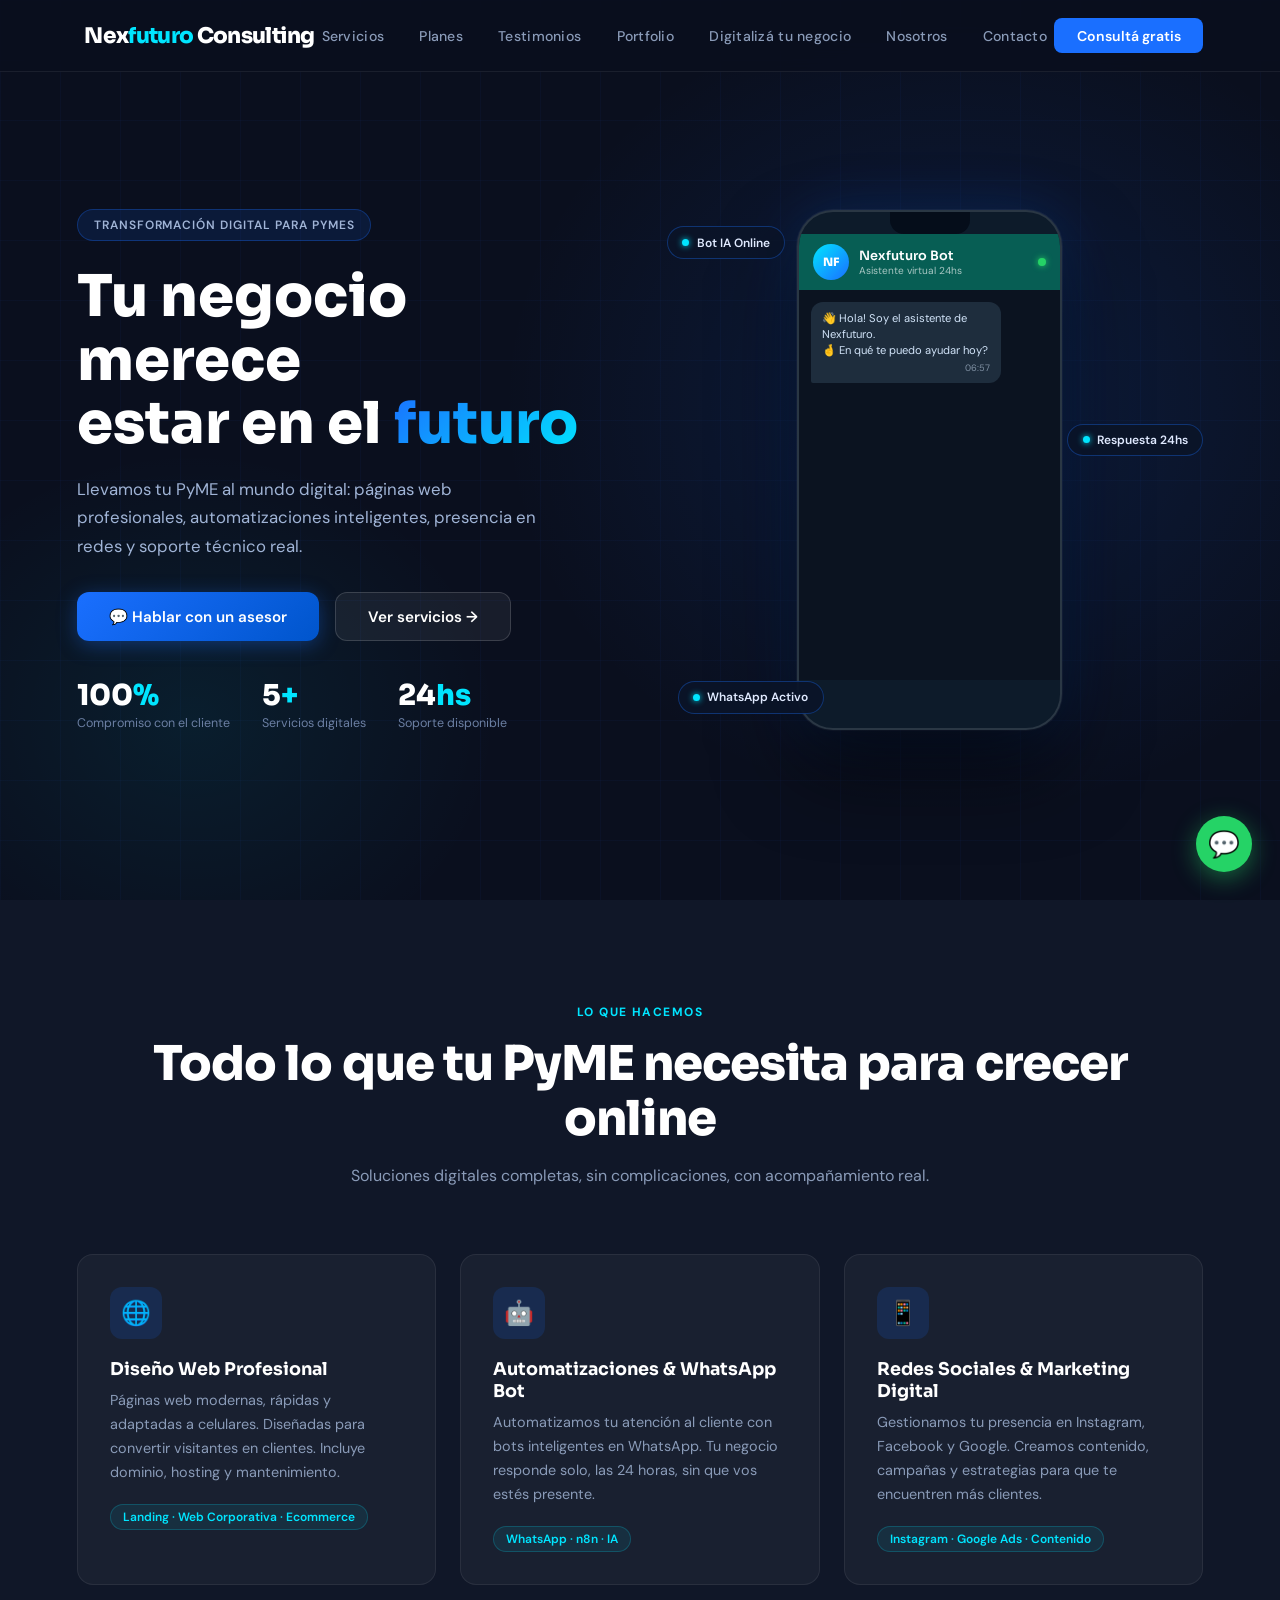
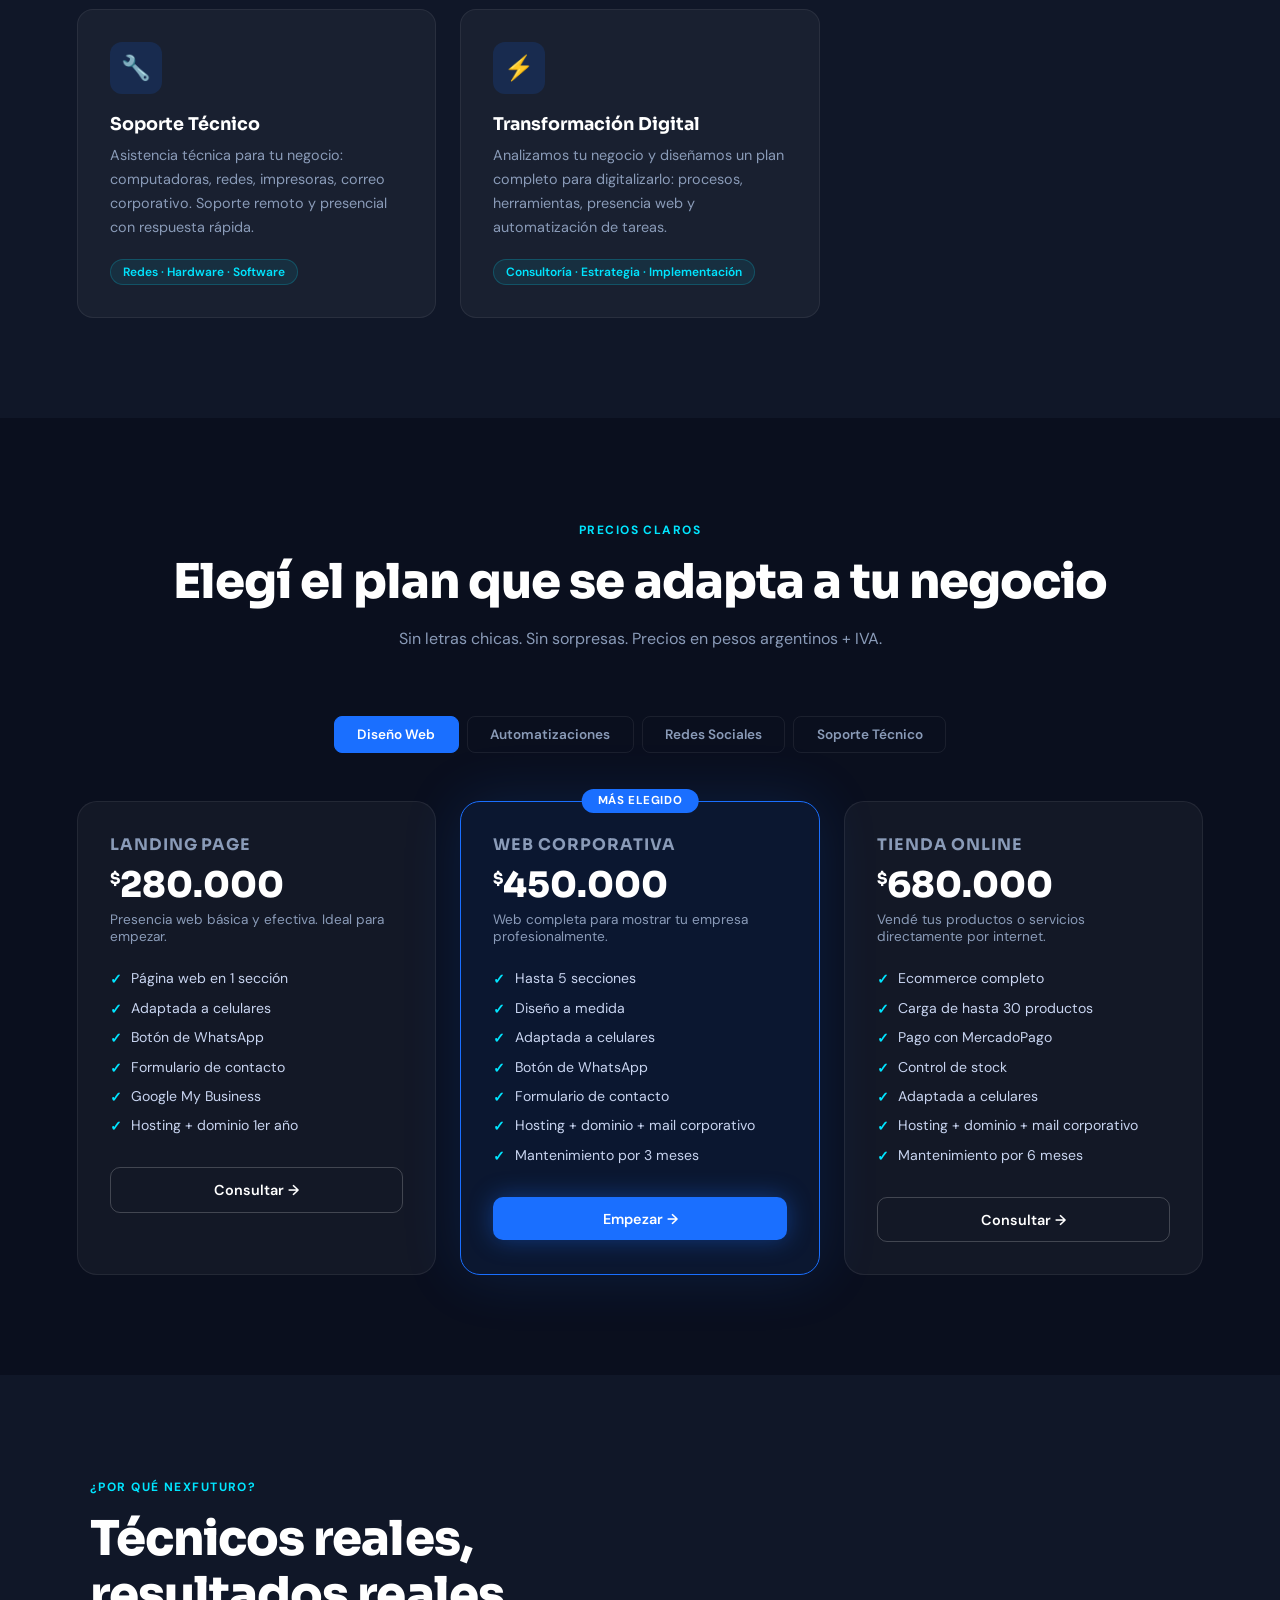
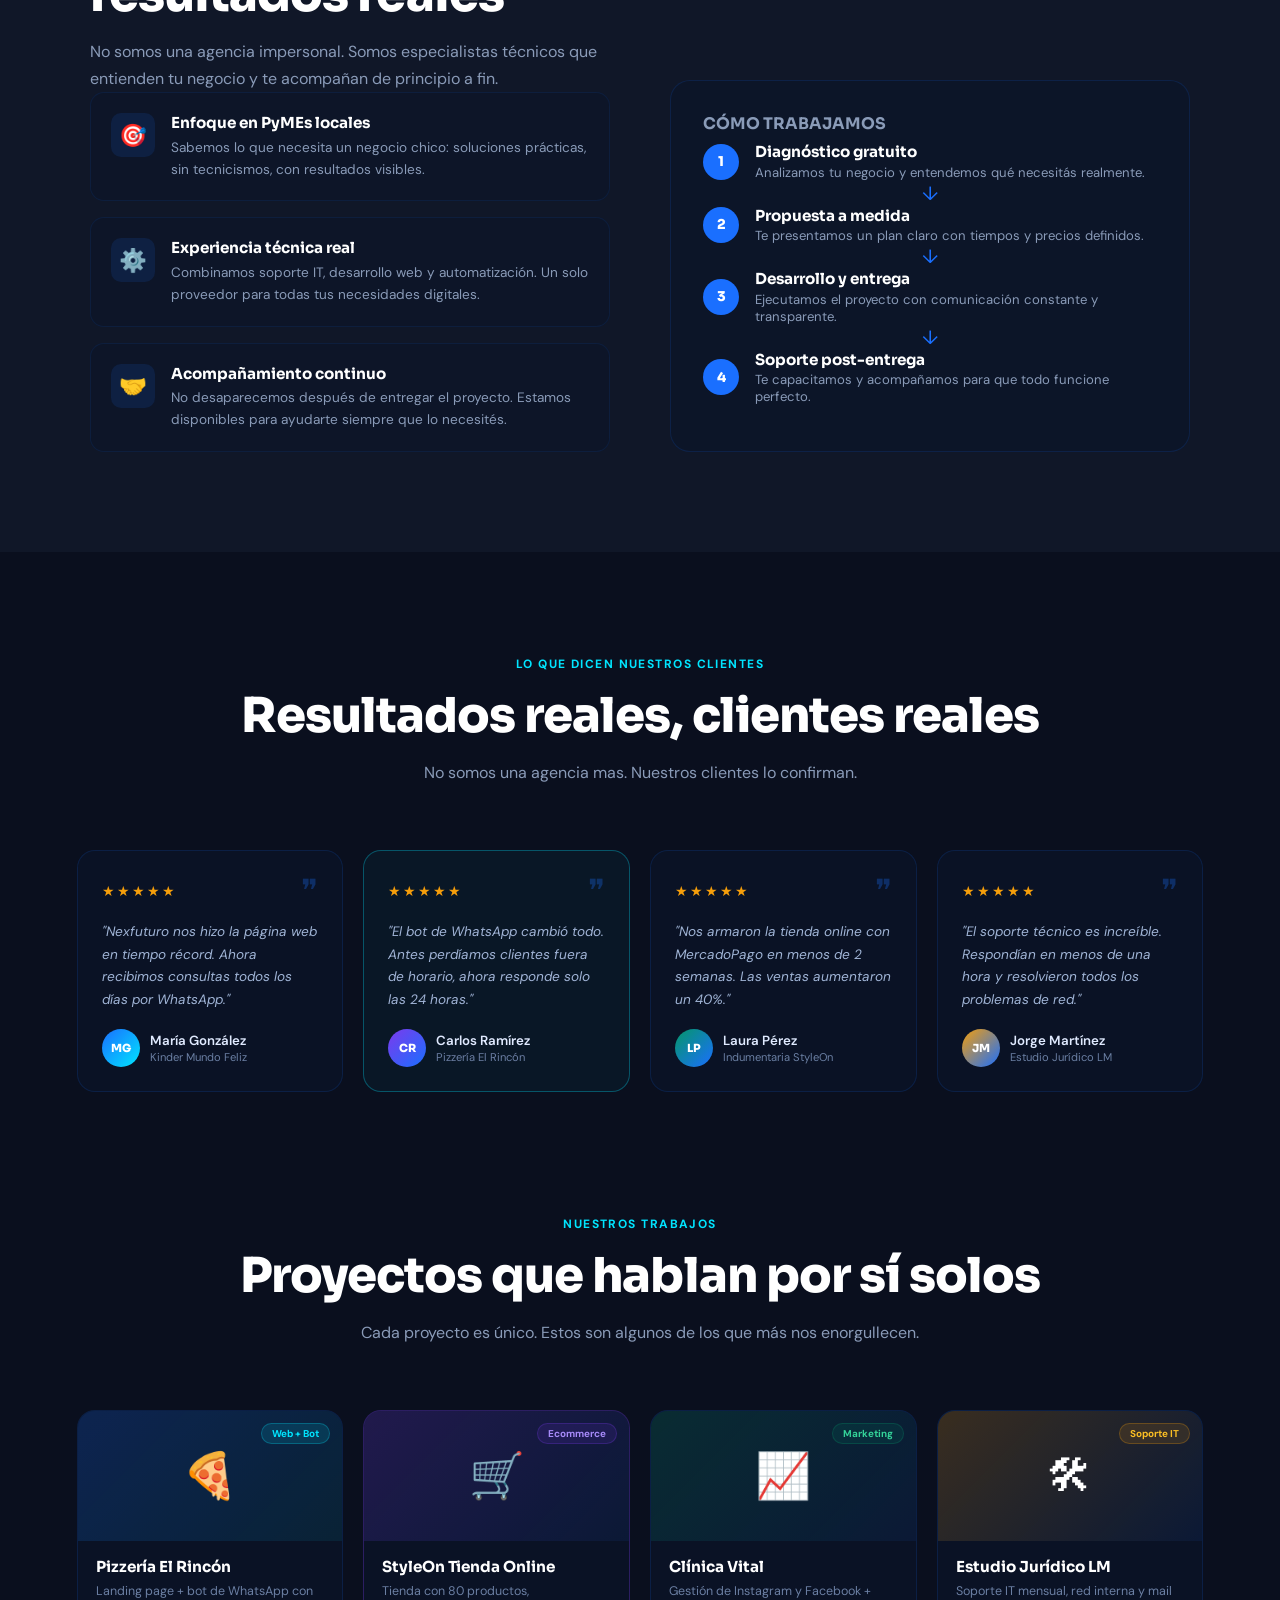
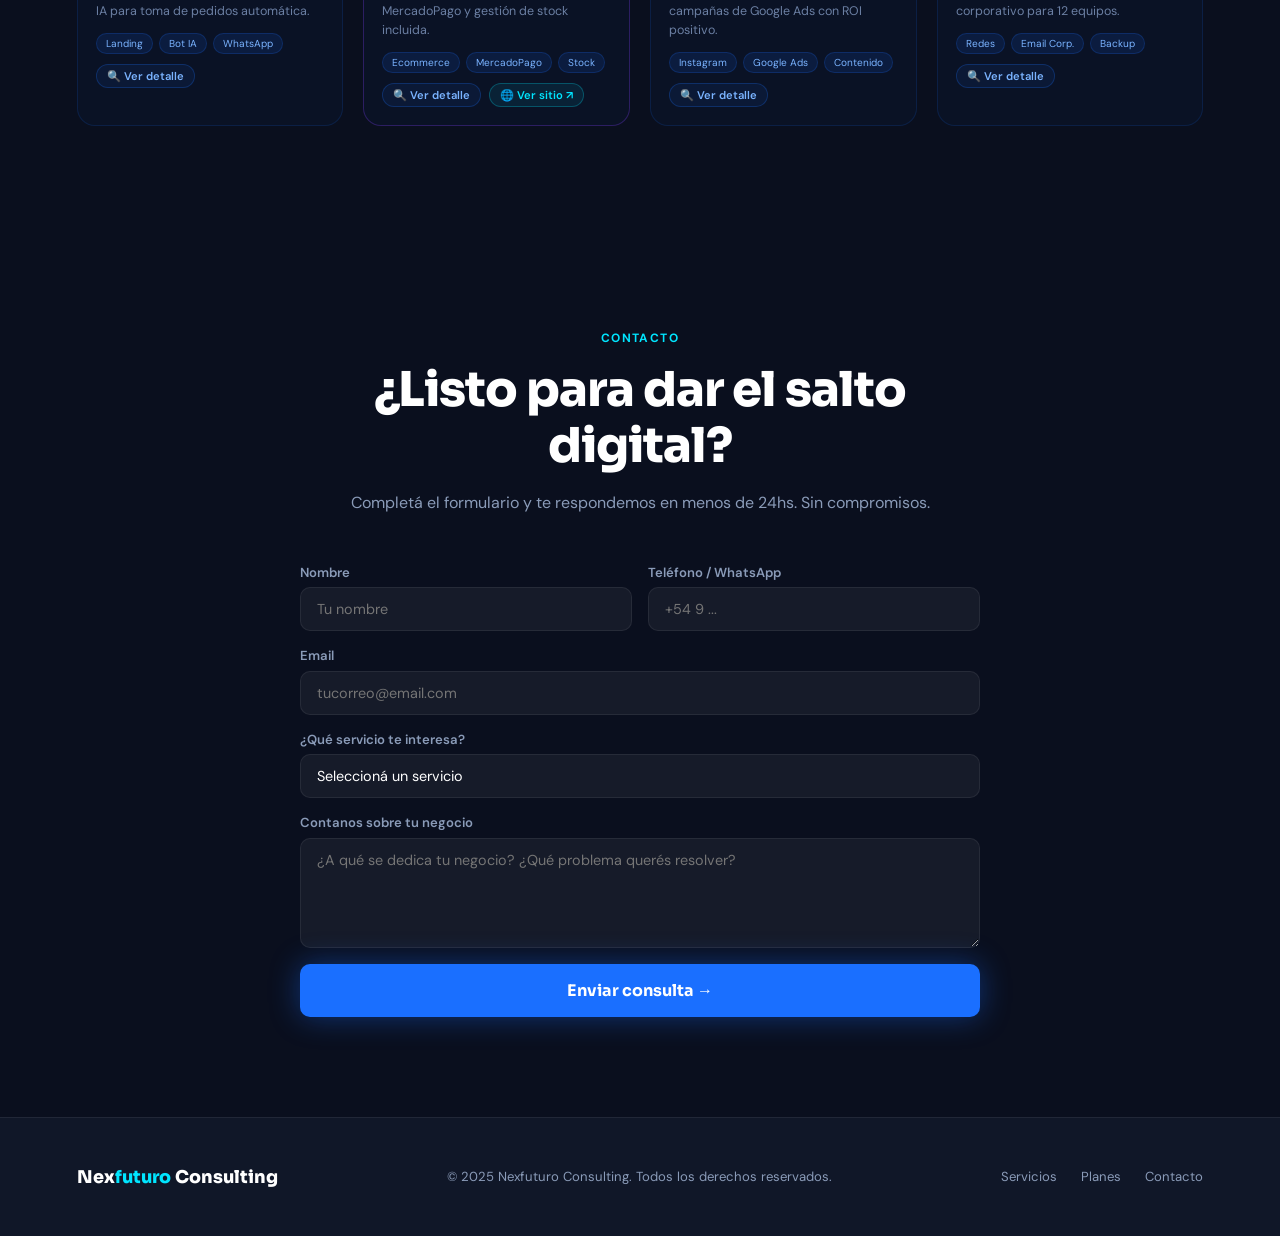
==== commit 8613a063: "Fix reponsive" ====
--- a/index.html
+++ b/index.html
@@ -23,6 +23,9 @@
        NAVEGACIÓN
   ══════════════════════════════════ -->
   <nav>
+    <div class="nav-hamburger" onclick="this.classList.toggle('active'); document.querySelector('.nav-links').classList.toggle('open')">
+      <span></span><span></span><span></span>
+    </div>
     <a href="#inicio" class="logo">Nex<span>futuro</span> Consulting</a>
     <ul class="nav-links">
       <li><a href="#servicios">Servicios</a></li>
--- a/css/responsive.css
+++ b/css/responsive.css
@@ -1,4 +1,4 @@
-/* ============================================
+﻿/* ============================================
    NEXFUTURO CONSULTING — Responsive / Mobile
    responsive.css
    ============================================ */
@@ -87,3 +87,75 @@
     font-size: 1.8rem;
   }
 }
+/* â”€â”€ FIX MOBILE HERO â”€â”€ */
+@media (max-width: 768px) {
+  .hero-content {
+    grid-template-columns: 1fr !important;
+    text-align: center;
+  }
+
+  .hero-text {
+    order: 1;
+  }
+
+  .hero-visual {
+    order: 2;
+    display: flex;
+    justify-content: center;
+    margin-top: 32px;
+  }
+
+  .hero-mockup {
+    max-width: 280px;
+    width: 100%;
+  }
+
+  .hero-buttons {
+    justify-content: center;
+    flex-wrap: wrap;
+  }
+
+  .hero-badge {
+    margin: 0 auto;
+  }
+
+  /* Navbar hamburguesa */
+  .nav-links {
+    display: none;
+    flex-direction: column;
+    position: absolute;
+    top: 70px;
+    left: 0;
+    right: 0;
+    background: var(--navy);
+    padding: 20px;
+    gap: 16px;
+    z-index: 999;
+    border-bottom: 1px solid rgba(26,111,255,0.2);
+  }
+
+  .nav-links.open {
+    display: flex;
+  }
+
+  .nav-hamburger {
+    display: flex !important;
+    flex-direction: column;
+    gap: 5px;
+    cursor: pointer;
+    padding: 8px;
+  }
+
+  .nav-hamburger span {
+    display: block;
+    width: 24px;
+    height: 2px;
+    background: white;
+    border-radius: 2px;
+    transition: 0.3s;
+  }
+
+  nav {
+    position: relative;
+  }
+}
